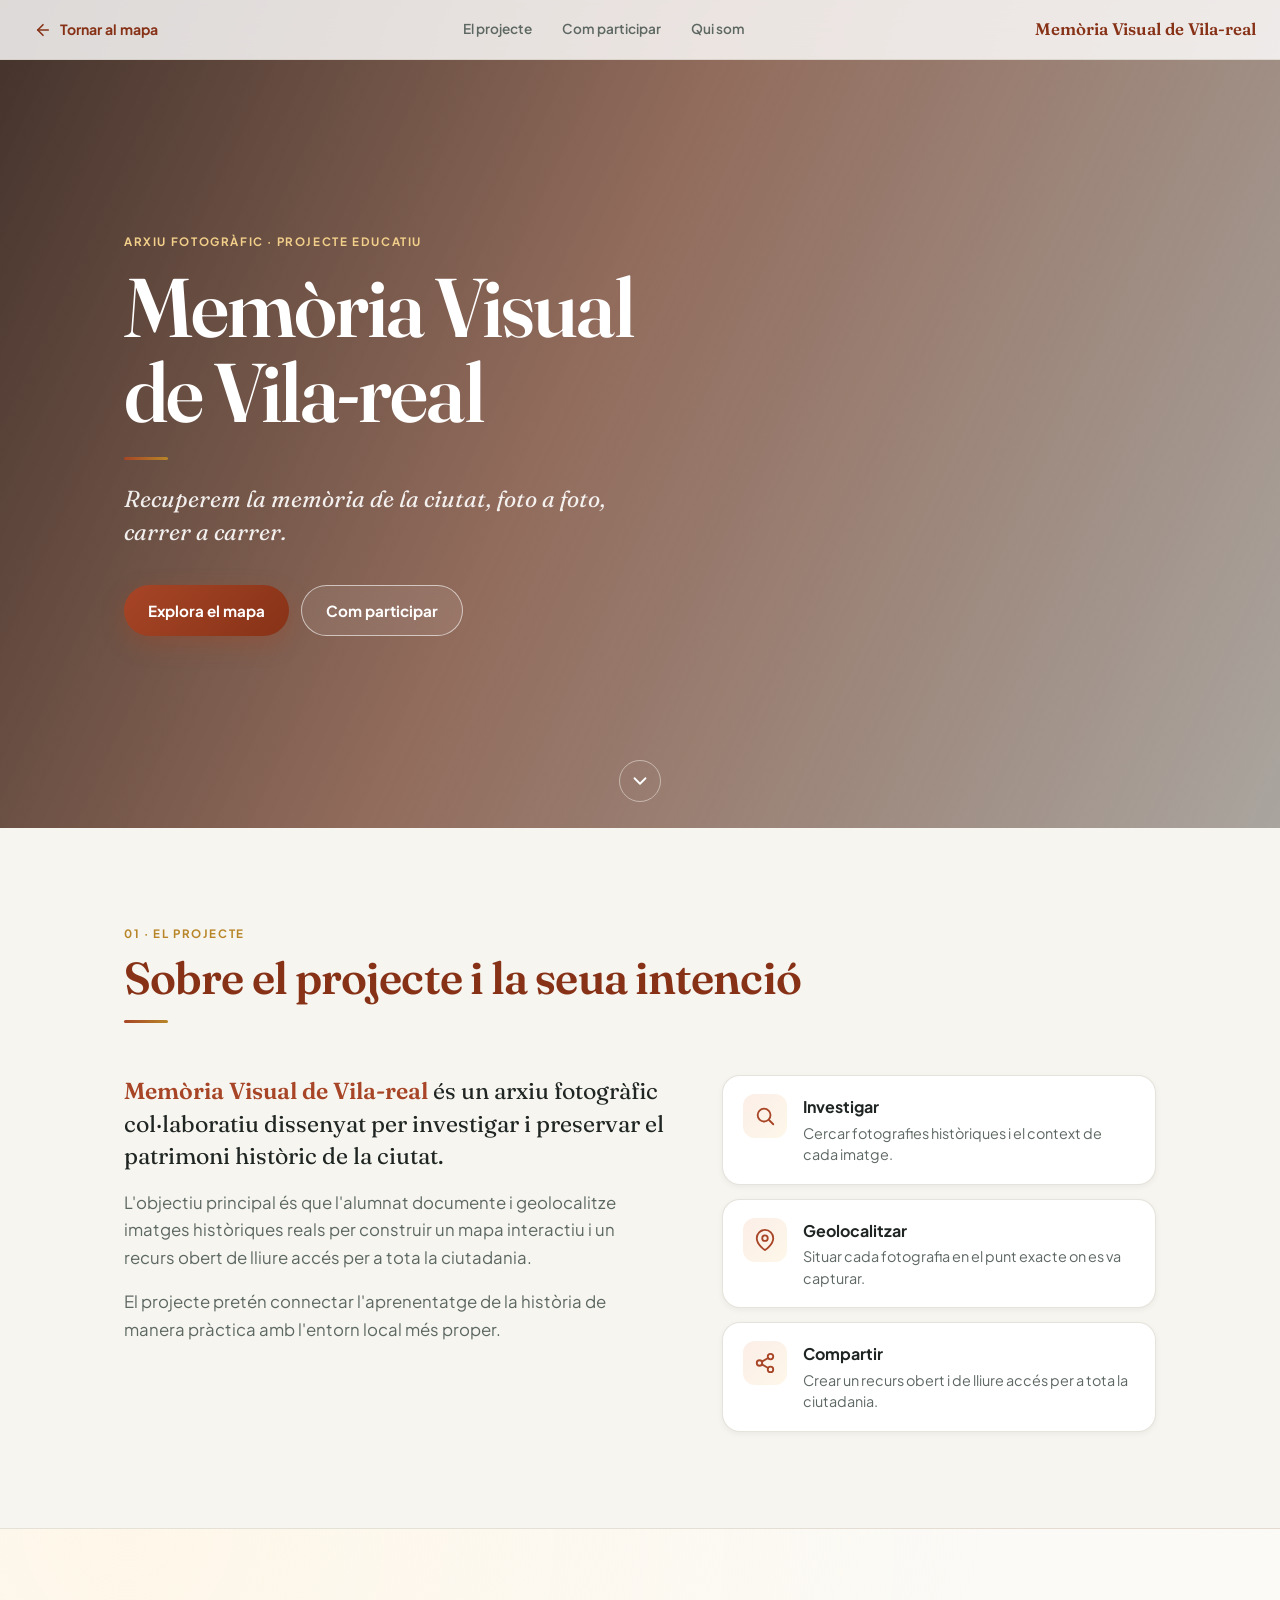
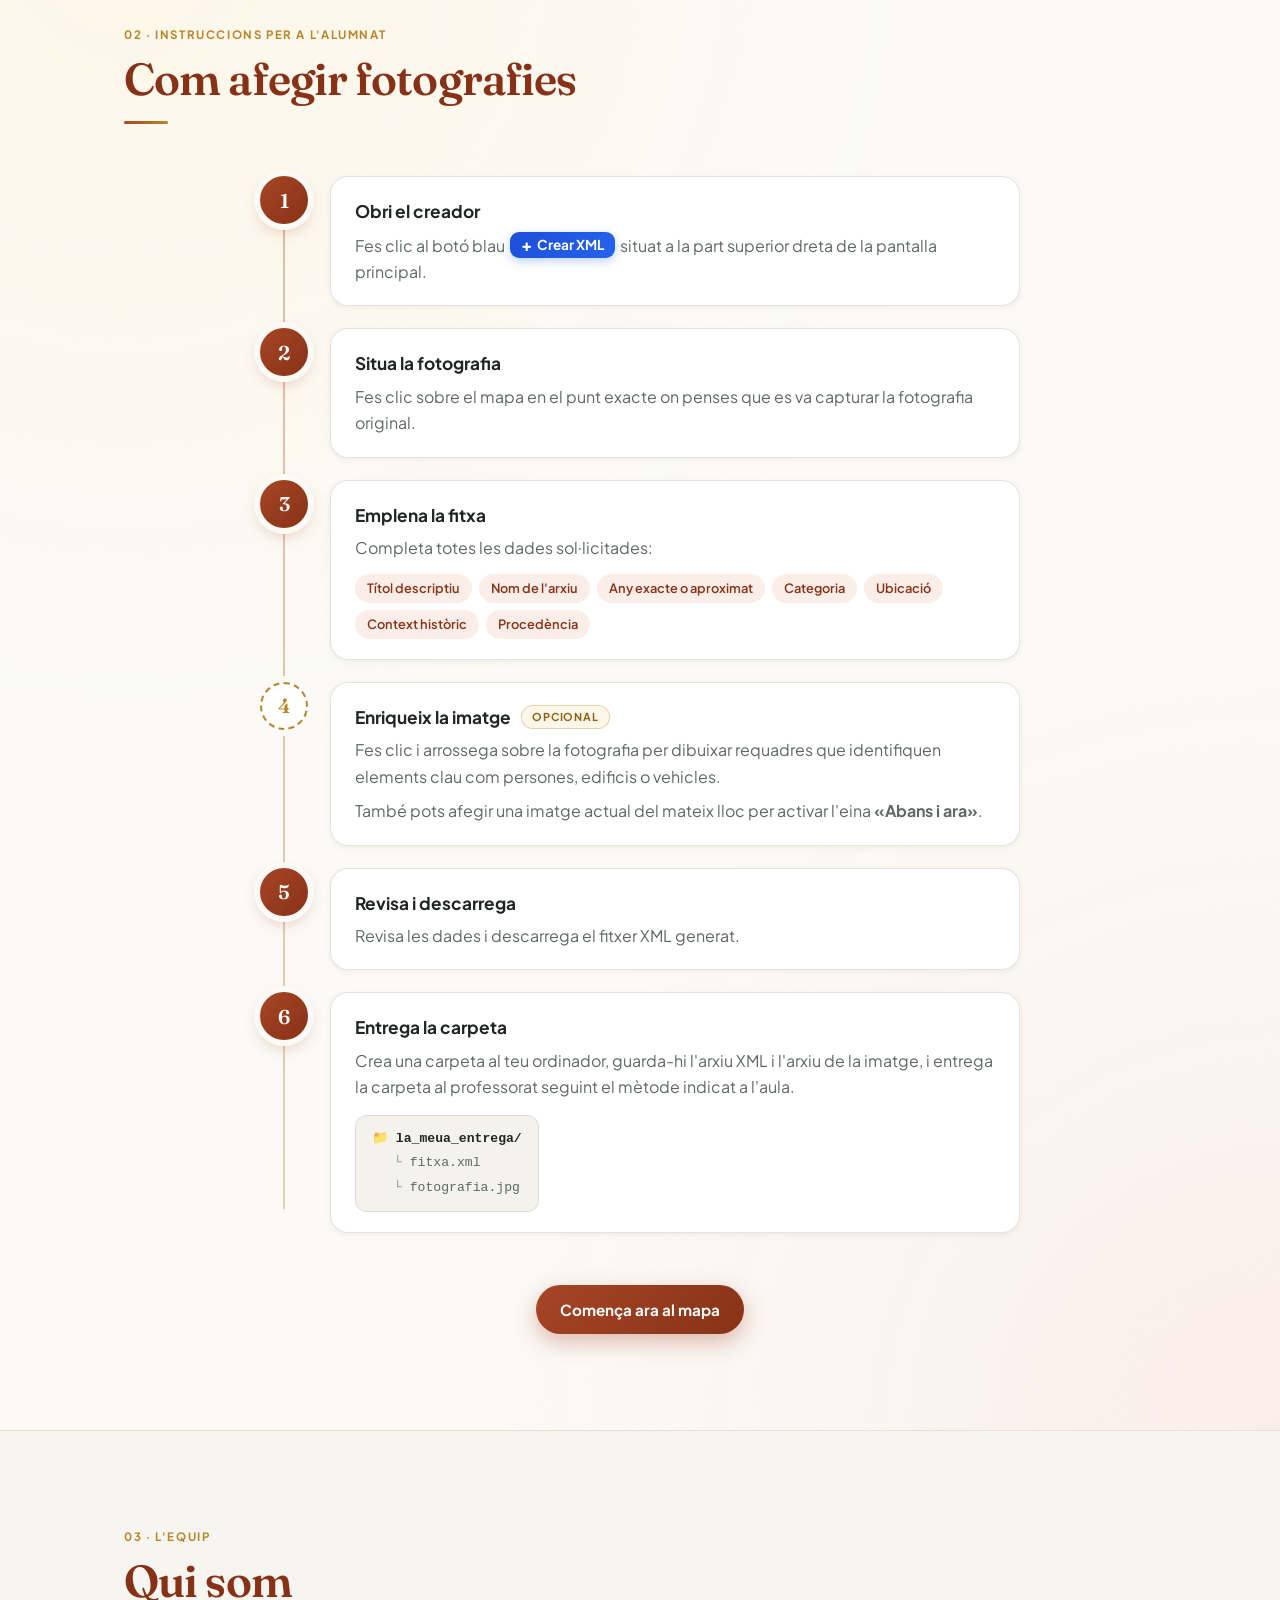
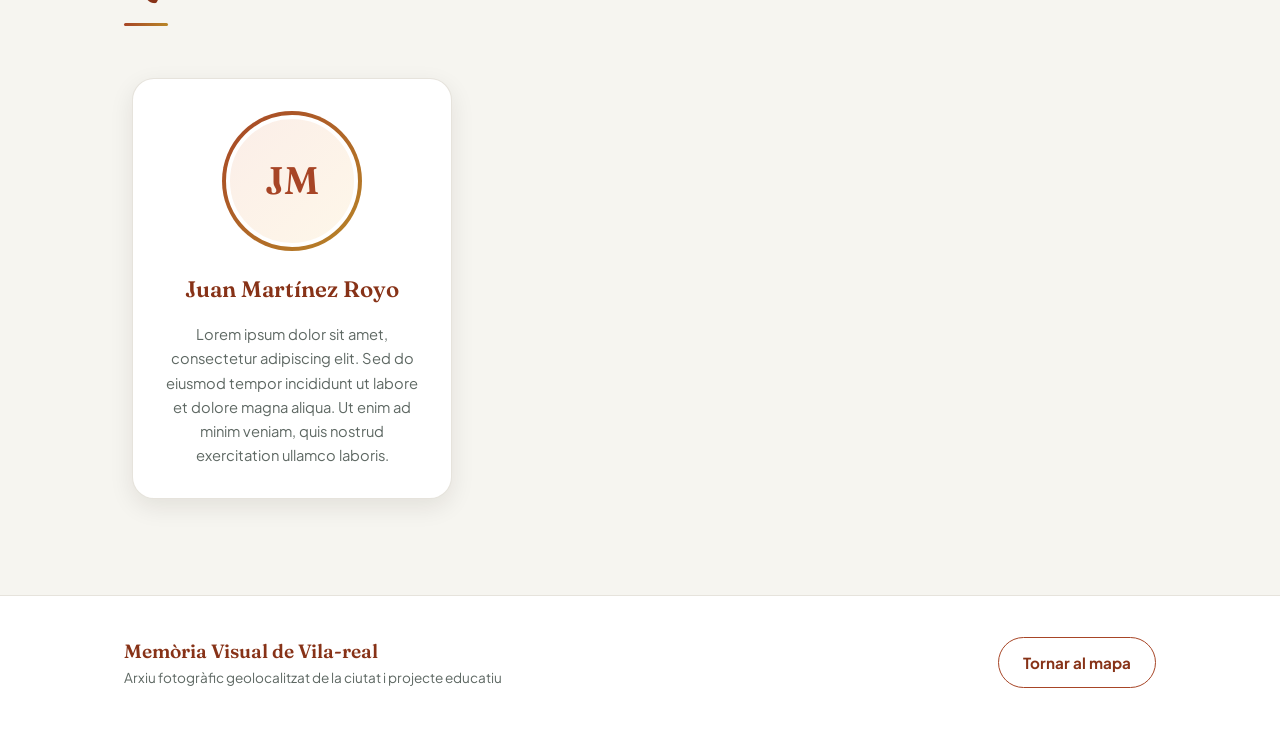
==== projecte.html @ 8e2c0f22 "Inrcorpora pàgina Informació" ====
<!DOCTYPE html>
<html lang="ca">
<head>
  <meta charset="UTF-8" />
  <meta name="viewport" content="width=device-width, initial-scale=1.0" />
  <title>Sobre el projecte | Memòria Visual de Vila-real</title>
  <meta name="description" content="Memòria Visual de Vila-real: arxiu fotogràfic col·laboratiu i projecte educatiu per preservar el patrimoni històric de la ciutat." />

  <link rel="preconnect" href="https://fonts.googleapis.com">
  <link rel="preconnect" href="https://fonts.gstatic.com" crossorigin>
  <link href="https://fonts.googleapis.com/css2?family=Fraunces:ital,opsz,wght@0,9..144,500;0,9..144,600;0,9..144,700;1,9..144,400&family=Plus+Jakarta+Sans:wght@400;500;600;700&display=swap" rel="stylesheet">

  <!-- Variables compartides amb el mapa + estils propis de la pàgina -->
  <link rel="stylesheet" href="style.css" />
  <link rel="stylesheet" href="projecte.css" />
</head>

<body class="page-projecte">

  <!-- Barra superior fixa -->
  <header class="pj-topbar">
    <a href="index.html" class="pj-back">
      <svg viewBox="0 0 24 24" width="18" height="18" fill="none" stroke="currentColor" stroke-width="2.2" stroke-linecap="round" stroke-linejoin="round"><line x1="19" y1="12" x2="5" y2="12"></line><polyline points="12 19 5 12 12 5"></polyline></svg>
      <span>Tornar al mapa</span>
    </a>
    <nav class="pj-nav" aria-label="Seccions de la pàgina">
      <a href="#projecte">El projecte</a>
      <a href="#participa">Com participar</a>
      <a href="#qui-som">Qui som</a>
    </nav>
    <span class="pj-topbar-brand">Memòria Visual de Vila-real</span>
  </header>

  <main>

    <!-- HERO -->
    <section class="pj-hero">
      <div class="pj-hero-bg" aria-hidden="true"></div>
      <div class="pj-hero-content">
        <p class="pj-eyebrow">Arxiu fotogràfic · Projecte educatiu</p>
        <h1 class="pj-hero-title">Memòria Visual<br>de Vila-real</h1>
        <span class="pj-rule" aria-hidden="true"></span>
        <p class="pj-hero-lead">Recuperem la memòria de la ciutat, foto a foto, carrer a carrer.</p>
        <div class="pj-hero-actions">
          <a href="index.html" class="pj-btn pj-btn-primary">Explora el mapa</a>
          <a href="#participa" class="pj-btn pj-btn-ghost">Com participar</a>
        </div>
      </div>
      <a href="#projecte" class="pj-scroll-hint" aria-label="Baixar a la secció següent">
        <svg viewBox="0 0 24 24" width="22" height="22" fill="none" stroke="currentColor" stroke-width="2" stroke-linecap="round" stroke-linejoin="round"><polyline points="6 9 12 15 18 9"></polyline></svg>
      </a>
    </section>

    <!-- SOBRE EL PROJECTE -->
    <section id="projecte" class="pj-section">
      <div class="pj-container">
        <header class="pj-section-head">
          <p class="pj-eyebrow">01 · El projecte</p>
          <h2 class="pj-section-title">Sobre el projecte i la seua intenció</h2>
          <span class="pj-rule" aria-hidden="true"></span>
        </header>

        <div class="pj-about">
          <div class="pj-about-text">
            <p class="pj-lead">
              <strong>Memòria Visual de Vila-real</strong> és un arxiu fotogràfic col·laboratiu dissenyat per investigar i preservar el patrimoni històric de la ciutat.
            </p>
            <p>
              L'objectiu principal és que l'alumnat documente i geolocalitze imatges històriques reals per construir un mapa interactiu i un recurs obert de lliure accés per a tota la ciutadania.
            </p>
            <p>
              El projecte pretén connectar l'aprenentatge de la història de manera pràctica amb l'entorn local més proper.
            </p>
          </div>

          <ul class="pj-pillars">
            <li class="pj-pillar">
              <span class="pj-pillar-icon" aria-hidden="true">
                <svg viewBox="0 0 24 24" width="22" height="22" fill="none" stroke="currentColor" stroke-width="2" stroke-linecap="round" stroke-linejoin="round"><circle cx="11" cy="11" r="7"></circle><line x1="21" y1="21" x2="16.65" y2="16.65"></line></svg>
              </span>
              <div>
                <h3>Investigar</h3>
                <p>Cercar fotografies històriques i el context de cada imatge.</p>
              </div>
            </li>
            <li class="pj-pillar">
              <span class="pj-pillar-icon" aria-hidden="true">
                <svg viewBox="0 0 24 24" width="22" height="22" fill="none" stroke="currentColor" stroke-width="2" stroke-linecap="round" stroke-linejoin="round"><path d="M21 10c0 7-9 13-9 13s-9-6-9-13a9 9 0 0 1 18 0z"></path><circle cx="12" cy="10" r="3"></circle></svg>
              </span>
              <div>
                <h3>Geolocalitzar</h3>
                <p>Situar cada fotografia en el punt exacte on es va capturar.</p>
              </div>
            </li>
            <li class="pj-pillar">
              <span class="pj-pillar-icon" aria-hidden="true">
                <svg viewBox="0 0 24 24" width="22" height="22" fill="none" stroke="currentColor" stroke-width="2" stroke-linecap="round" stroke-linejoin="round"><circle cx="18" cy="5" r="3"></circle><circle cx="6" cy="12" r="3"></circle><circle cx="18" cy="19" r="3"></circle><line x1="8.59" y1="13.51" x2="15.42" y2="17.49"></line><line x1="15.41" y1="6.51" x2="8.59" y2="10.49"></line></svg>
              </span>
              <div>
                <h3>Compartir</h3>
                <p>Crear un recurs obert i de lliure accés per a tota la ciutadania.</p>
              </div>
            </li>
          </ul>
        </div>
      </div>
    </section>

    <!-- COM AFEGIR FOTOGRAFIES -->
    <section id="participa" class="pj-section pj-section-alt">
      <div class="pj-container">
        <header class="pj-section-head">
          <p class="pj-eyebrow">02 · Instruccions per a l'alumnat</p>
          <h2 class="pj-section-title">Com afegir fotografies</h2>
          <span class="pj-rule" aria-hidden="true"></span>
        </header>

        <ol class="pj-steps">
          <li class="pj-step">
            <span class="pj-step-num">1</span>
            <div class="pj-step-card">
              <h3>Obri el creador</h3>
              <p>
                Fes clic al botó blau
                <span class="pj-xml-chip"><span class="pj-xml-plus">+</span> Crear XML</span>
                situat a la part superior dreta de la pantalla principal.
              </p>
            </div>
          </li>
          <li class="pj-step">
            <span class="pj-step-num">2</span>
            <div class="pj-step-card">
              <h3>Situa la fotografia</h3>
              <p>Fes clic sobre el mapa en el punt exacte on penses que es va capturar la fotografia original.</p>
            </div>
          </li>
          <li class="pj-step">
            <span class="pj-step-num">3</span>
            <div class="pj-step-card">
              <h3>Emplena la fitxa</h3>
              <p>Completa totes les dades sol·licitades:</p>
              <ul class="pj-tags">
                <li>Títol descriptiu</li>
                <li>Nom de l'arxiu</li>
                <li>Any exacte o aproximat</li>
                <li>Categoria</li>
                <li>Ubicació</li>
                <li>Context històric</li>
                <li>Procedència</li>
              </ul>
            </div>
          </li>
          <li class="pj-step pj-step-optional">
            <span class="pj-step-num">4</span>
            <div class="pj-step-card">
              <h3>Enriqueix la imatge <span class="pj-badge">Opcional</span></h3>
              <p>Fes clic i arrossega sobre la fotografia per dibuixar requadres que identifiquen elements clau com persones, edificis o vehicles.</p>
              <p>També pots afegir una imatge actual del mateix lloc per activar l'eina <strong>«Abans i ara»</strong>.</p>
            </div>
          </li>
          <li class="pj-step">
            <span class="pj-step-num">5</span>
            <div class="pj-step-card">
              <h3>Revisa i descarrega</h3>
              <p>Revisa les dades i descarrega el fitxer XML generat.</p>
            </div>
          </li>
          <li class="pj-step">
            <span class="pj-step-num">6</span>
            <div class="pj-step-card">
              <h3>Entrega la carpeta</h3>
              <p>Crea una carpeta al teu ordinador, guarda-hi l'arxiu XML i l'arxiu de la imatge, i entrega la carpeta al professorat seguint el mètode indicat a l'aula.</p>
              <div class="pj-folder" aria-hidden="true">
                <span class="pj-folder-name">📁 la_meua_entrega/</span>
                <span class="pj-folder-file">fitxa.xml</span>
                <span class="pj-folder-file">fotografia.jpg</span>
              </div>
            </div>
          </li>
        </ol>

        <div class="pj-cta">
          <a href="index.html" class="pj-btn pj-btn-primary">Comença ara al mapa</a>
        </div>
      </div>
    </section>

    <!-- QUI SOM -->
    <section id="qui-som" class="pj-section">
      <div class="pj-container">
        <header class="pj-section-head">
          <p class="pj-eyebrow">03 · L'equip</p>
          <h2 class="pj-section-title">Qui som</h2>
          <span class="pj-rule" aria-hidden="true"></span>
        </header>

        <!-- Afegir nous col·laboradors duplicant un <article class="pj-person"> -->
        <div class="pj-team">
          <article class="pj-person">
            <figure class="pj-person-photo">
              <!-- Substituir pel retrat: <img src="img/equip/juan.jpg" alt="Juan Martínez Royo"> -->
              <span class="pj-person-placeholder" aria-hidden="true">JM</span>
            </figure>
            <h3 class="pj-person-name">Juan Martínez Royo</h3>
            <p class="pj-person-text">
              Lorem ipsum dolor sit amet, consectetur adipiscing elit. Sed do eiusmod tempor incididunt ut labore et dolore magna aliqua. Ut enim ad minim veniam, quis nostrud exercitation ullamco laboris.
            </p>
          </article>
        </div>
      </div>
    </section>

  </main>

  <footer class="pj-footer">
    <div class="pj-container pj-footer-inner">
      <div>
        <p class="pj-footer-title">Memòria Visual de Vila-real</p>
        <p class="pj-footer-sub">Arxiu fotogràfic geolocalitzat de la ciutat i projecte educatiu</p>
      </div>
      <a href="index.html" class="pj-btn pj-btn-ghost-dark">Tornar al mapa</a>
    </div>
  </footer>

</body>
</html>
---- style.css ----
/* ==========================================================================
   MEMÒRIA VISUAL DE VILA-REAL - DESIGN SYSTEM & STYLESHEET
   ========================================================================== */

:root {
  /* Paleta cromàtica editorial & patrimonial */
  --color-primary: #a74526;        /* Terracota valencià */
  --color-primary-dark: #873217;
  --color-primary-light: #fbeee8;
  --color-accent-gold: #b88628;    /* Ocre daurat d'arxiu */
  --color-accent-gold-light: #fef7e9;
  
  --color-bg-base: #f6f5f0;        /* To pergamí suau */
  --color-bg-surface: rgba(255, 255, 255, 0.94);
  --color-bg-glass: rgba(255, 255, 255, 0.82);
  --color-border-glass: rgba(200, 192, 178, 0.45);
  
  --color-text-main: #1f2522;
  --color-text-muted: #5e6863;
  --color-text-light: #8a948e;

  /* Tipografies */
  --font-display: 'Fraunces', Georgia, serif;
  --font-sans: 'Plus Jakarta Sans', system-ui, -apple-system, sans-serif;

  /* Ombres i elevació */
  --shadow-sm: 0 2px 6px rgba(0, 0, 0, 0.05);
  --shadow-md: 0 8px 24px rgba(35, 25, 15, 0.09);
  --shadow-lg: 0 16px 36px rgba(25, 20, 15, 0.14);
  --shadow-popup: 0 20px 40px rgba(0, 0, 0, 0.22);

  /* Transicions suaus */
  --transition-fast: 0.18s cubic-bezier(0.16, 1, 0.3, 1);
  --transition-normal: 0.32s cubic-bezier(0.16, 1, 0.3, 1);
}

/* Reset bàsic */
*, *::before, *::after {
  box-sizing: border-box;
  margin: 0;
  padding: 0;
}

html, body {
  width: 100%;
  height: 100%;
  overflow: hidden;
  font-family: var(--font-sans);
  color: var(--color-text-main);
  background-color: var(--color-bg-base);
  -webkit-font-smoothing: antialiased;
}

/* Contenidor de l'app */
#app-container {
  position: relative;
  width: 100vw;
  height: 100vh;
  display: flex;
  flex-direction: column;
}

.sr-only {
  position: absolute;
  width: 1px;
  height: 1px;
  padding: 0;
  margin: -1px;
  overflow: hidden;
  clip: rect(0, 0, 0, 0);
  border: 0;
}

/* ==========================================================================
   CONTROLS SUPERIORS FLOTANTS (BLOC D'IDENTITAT + PANELL DE CONTROL)
   ========================================================================== */
#top-ui {
  position: absolute;
  top: 14px;
  left: 16px;
  right: 16px;
  z-index: 1000;
  display: flex;
  justify-content: space-between;
  align-items: flex-start;
  gap: 16px;
  pointer-events: none; /* El mapa rep els clics entre els blocs */
}

#top-ui > * {
  pointer-events: auto;
}

.floating-card {
  background: var(--color-bg-glass);
  backdrop-filter: blur(14px);
  -webkit-backdrop-filter: blur(14px);
  border: 1px solid var(--color-border-glass);
  border-radius: 16px;
  box-shadow: var(--shadow-md);
}

/* --- Bloc d'identitat --- */
#brand-block {
  max-width: 360px;
  padding: 14px 22px 14px 20px;
}

.brand-title {
  font-family: var(--font-display);
  font-size: 1.42rem;
  font-weight: 600;
  line-height: 1.1;
  color: var(--color-primary-dark);
  letter-spacing: -0.015em;
}

.brand-rule {
  display: block;
  width: 34px;
  height: 2px;
  margin: 9px 0 8px;
  border-radius: 2px;
  background: linear-gradient(90deg, var(--color-primary), var(--color-accent-gold));
}

.brand-subtitle {
  font-size: 0.66rem;
  font-weight: 600;
  line-height: 1.5;
  letter-spacing: 0.11em;
  text-transform: uppercase;
  color: var(--color-text-muted);
}

/* Enllaç a la pàgina "Sobre el projecte" */
.brand-info-link {
  display: inline-flex;
  align-items: center;
  gap: 6px;
  margin-top: 10px;
  padding: 5px 12px 5px 9px;
  border-radius: 999px;
  font-size: 0.78rem;
  font-weight: 700;
  text-decoration: none;
  color: var(--color-primary-dark);
  background: var(--color-primary-light);
  border: 1px solid rgba(167, 69, 38, 0.18);
  transition: background var(--transition-fast), color var(--transition-fast), box-shadow var(--transition-fast);
}

.brand-info-link:hover {
  color: #fff;
  background: var(--color-primary);
  box-shadow: 0 4px 12px rgba(167, 69, 38, 0.3);
}

.brand-info-arrow {
  transition: transform var(--transition-fast);
}

.brand-info-link:hover .brand-info-arrow {
  transform: translateX(3px);
}

/* --- Panell de control (tres files) --- */
#control-panel {
  width: 480px;
  max-width: 100%;
  padding: 10px 12px;
  display: flex;
  flex-direction: column;
  gap: 8px;
}

.panel-row {
  display: flex;
  align-items: center;
  gap: 10px;
  min-height: 34px;
}

.panel-row-top {
  padding-bottom: 8px;
  border-bottom: 1px solid rgba(0, 0, 0, 0.07);
}

/* Indicador de recompte de fotografies */
.stats-badge {
  display: inline-flex;
  align-items: center;
  gap: 8px;
  margin-right: auto;
  padding: 0 4px;
  font-size: 0.8rem;
  font-weight: 600;
  color: var(--color-text-muted);
  white-space: nowrap;
  font-variant-numeric: tabular-nums;
}

.pulse-dot {
  width: 7px;
  height: 7px;
  background: var(--color-primary);
  border-radius: 50%;
  animation: pulse-glow 2s infinite ease-in-out;
}

@keyframes pulse-glow {
  0%, 100% { opacity: 0.5; transform: scale(0.9); }
  50% { opacity: 1; transform: scale(1.15); }
}

/* Commutador de vistes [Mapa] / [Galeria] */
.view-toggle {
  display: flex;
  background: rgba(0, 0, 0, 0.06);
  padding: 3px;
  border-radius: 10px;
  gap: 2px;
}

.toggle-btn {
  display: flex;
  align-items: center;
  gap: 6px;
  border: none;
  background: transparent;
  padding: 5px 12px;
  font-family: inherit;
  font-size: 0.82rem;
  font-weight: 600;
  color: var(--color-text-muted);
  border-radius: 8px;
  cursor: pointer;
  transition: all var(--transition-fast);
}

.toggle-btn:hover {
  color: var(--color-text-main);
}

.toggle-btn.active {
  background: #fff;
  color: var(--color-primary-dark);
  box-shadow: 0 2px 6px rgba(0, 0, 0, 0.1);
}

/* Botó de filtres (només visible en mòbil) */
.btn-toggle-filters {
  display: none;
  position: relative;
  align-items: center;
  gap: 6px;
  height: 34px;
  padding: 0 12px;
  border: 1px solid rgba(0, 0, 0, 0.12);
  border-radius: 10px;
  background: rgba(255, 255, 255, 0.95);
  font-family: inherit;
  font-size: 0.82rem;
  font-weight: 600;
  color: var(--color-text-muted);
  cursor: pointer;
}

.btn-toggle-filters[aria-expanded="true"] {
  color: var(--color-primary-dark);
  border-color: var(--color-primary);
}

.filters-active-dot {
  display: none;
  position: absolute;
  top: -3px;
  right: -3px;
  width: 9px;
  height: 9px;
  border-radius: 50%;
  background: var(--color-primary);
  border: 2px solid #fff;
}

.btn-toggle-filters.has-active .filters-active-dot {
  display: block;
}

/* Caixa de cerca */
.search-box {
  position: relative;
  width: 100%;
  display: flex;
  align-items: center;
}

.search-box input {
  width: 100%;
  height: 34px;
  padding: 0 32px 0 34px;
  border: 1px solid rgba(0, 0, 0, 0.12);
  border-radius: 10px;
  background: rgba(255, 255, 255, 0.95);
  font-family: inherit;
  font-size: 0.86rem;
  color: var(--color-text-main);
  outline: none;
  transition: border-color var(--transition-fast), box-shadow var(--transition-fast);
}

.search-box input:focus {
  border-color: var(--color-primary);
  box-shadow: 0 0 0 3px rgba(167, 69, 38, 0.15);
}

.search-icon {
  position: absolute;
  left: 11px;
  color: var(--color-text-light);
  pointer-events: none;
}

.clear-btn {
  position: absolute;
  right: 8px;
  background: transparent;
  border: none;
  font-size: 1.1rem;
  color: var(--color-text-muted);
  cursor: pointer;
  padding: 2px 6px;
  border-radius: 4px;
}

/* Selector de categories */
#categoriaSelect {
  flex: 0 0 172px;
  width: 172px;
  height: 34px;
  padding: 0 8px;
  border: 1px solid rgba(0, 0, 0, 0.12);
  border-radius: 10px;
  background: rgba(255, 255, 255, 0.95);
  font-family: inherit;
  font-size: 0.82rem;
  color: var(--color-text-main);
  outline: none;
  cursor: pointer;
  text-overflow: ellipsis;
  transition: border-color var(--transition-fast);
}

#categoriaSelect:focus {
  border-color: var(--color-primary);
}

/* Període: any mínim — slider — any màxim */
.timeline-inline {
  flex: 1 1 auto;
  min-width: 0;
  display: flex;
  align-items: center;
  gap: 12px;
}

.year-value {
  flex: 0 0 auto;
  font-size: 0.8rem;
  font-weight: 700;
  color: var(--color-primary);
  font-variant-numeric: tabular-nums;
}

#slider-range {
  flex: 1 1 auto;
  min-width: 60px;
  height: 6px;
  border: 1px solid rgba(0, 0, 0, 0.12);
  background: #e5e0d4;
  border-radius: 4px;
  box-shadow: inset 0 1px 2px rgba(0, 0, 0, 0.1);
  position: relative;
}

.noUi-connect {
  background: linear-gradient(90deg, var(--color-primary), var(--color-accent-gold));
  border-radius: 4px;
}

.noUi-horizontal .noUi-handle {
  width: 16px;
  height: 16px;
  right: -8px;
  top: -6px;
  border-radius: 50%;
  background: #ffffff;
  border: 3px solid var(--color-primary);
  box-shadow: 0 2px 6px rgba(0, 0, 0, 0.3);
  cursor: grab;
  outline: none;
  transition: transform 0.15s ease, border-color 0.15s ease;
}

.noUi-handle::before, .noUi-handle::after {
  display: none;
}

.noUi-handle:hover {
  transform: scale(1.15);
  border-color: var(--color-primary-dark);
}

.noUi-handle:active {
  cursor: grabbing;
  transform: scale(1.2);
}

/* Botó reset: només visible si hi ha algun filtre actiu (manté l'espai) */
.reset-button {
  flex: 0 0 30px;
  width: 30px;
  height: 30px;
  display: flex;
  align-items: center;
  justify-content: center;
  background: transparent;
  border: 1px solid transparent;
  border-radius: 8px;
  color: var(--color-text-muted);
  cursor: pointer;
  opacity: 0;
  visibility: hidden;
  transition: opacity var(--transition-fast), color var(--transition-fast), border-color var(--transition-fast), background var(--transition-fast);
}

.reset-button.is-visible {
  opacity: 1;
  visibility: visible;
}

.reset-button:hover {
  background: rgba(0, 0, 0, 0.04);
  color: var(--color-primary);
  border-color: var(--color-primary);
}

/* ==========================================================================
   ÀREA PRINCIPAL I VISTES (MAPA & GALERIA)
   ========================================================================== */
#main-content {
  position: relative;
  width: 100%;
  height: 100%;
  flex: 1;
}

.view-panel {
  display: none;
  width: 100%;
  height: 100%;
}

.view-panel.active {
  display: block;
}

/* MAPA */
#map {
  width: 100%;
  height: 100%;
  z-index: 1;
}

/* Selector d'estils de capa del mapa */
.map-layer-selector {
  position: absolute;
  bottom: 24px;
  left: 20px;
  z-index: 990;
  display: flex;
  background: var(--color-bg-glass);
  backdrop-filter: blur(12px);
  border: 1px solid var(--color-border-glass);
  padding: 4px;
  border-radius: 14px;
  box-shadow: var(--shadow-md);
  gap: 4px;
}

.layer-pill {
  border: none;
  background: transparent;
  padding: 6px 12px;
  font-size: 0.78rem;
  font-weight: 600;
  color: var(--color-text-muted);
  border-radius: 9px;
  cursor: pointer;
  transition: all var(--transition-fast);
}

.layer-pill:hover {
  color: var(--color-text-main);
}

.layer-pill.active {
  background: var(--color-primary);
  color: #fff;
  box-shadow: 0 2px 6px rgba(167, 69, 38, 0.35);
}

/* ==========================================================================
   MARCADORS PERSONALITZATS DE LEAFLET & CLUSTERS
   ========================================================================== */
/* Pin fotogràfic interactiu */
.custom-photo-pin {
  background: transparent;
  border: none;
}

.pin-bubble {
  position: relative;
  width: 48px;
  height: 48px;
  border-radius: 50%;
  border: 3px solid #fff;
  box-shadow: 0 6px 14px rgba(0, 0, 0, 0.3);
  overflow: hidden;
  cursor: pointer;
  transition: transform 0.22s cubic-bezier(0.175, 0.885, 0.32, 1.275), box-shadow 0.2s ease;
  background-color: #222;
}

.pin-bubble img {
  width: 100%;
  height: 100%;
  object-fit: cover;
  filter: contrast(1.05) sepia(0.2);
  transition: filter 0.2s ease;
}

.pin-year-tag {
  position: absolute;
  bottom: -2px;
  left: 50%;
  transform: translateX(-50%);
  background: var(--color-primary);
  color: #fff;
  font-size: 0.65rem;
  font-weight: 700;
  padding: 1px 5px;
  border-radius: 8px;
  border: 1.5px solid #fff;
  box-shadow: 0 2px 4px rgba(0, 0, 0, 0.25);
  white-space: nowrap;
}

.custom-photo-pin:hover .pin-bubble {
  transform: scale(1.22);
  border-color: var(--color-accent-gold);
  box-shadow: 0 10px 20px rgba(0, 0, 0, 0.4);
  z-index: 999;
}

.custom-photo-pin:hover .pin-bubble img {
  filter: contrast(1.1) sepia(0);
}

/* Clusters estilitzats de MarkerCluster */
.marker-cluster-custom {
  background: rgba(167, 69, 38, 0.25);
  border-radius: 50%;
  padding: 5px;
  display: flex;
  align-items: center;
  justify-content: center;
}

.cluster-inner {
  width: 40px;
  height: 40px;
  background: linear-gradient(135deg, var(--color-primary), var(--color-accent-gold));
  border: 2px solid #fff;
  border-radius: 50%;
  display: flex;
  align-items: center;
  justify-content: center;
  color: #fff;
  font-size: 0.9rem;
  font-weight: 700;
  box-shadow: 0 4px 12px rgba(167, 69, 38, 0.45);
}

/* ==========================================================================
   VISTA GALERIA (GRID DE FITXES)
   ========================================================================== */
#gallery-view {
  overflow-y: auto;
  background: var(--color-bg-base);
  /* Espai per als controls flotants: --top-ui-height el calcula script.js */
  padding: calc(var(--top-ui-height, 180px) + 28px) 24px 40px 24px;
}

.gallery-container {
  max-width: 1400px;
  margin: 0 auto;
}

.gallery-grid {
  display: grid;
  grid-template-columns: repeat(auto-fill, minmax(290px, 1fr));
  gap: 22px;
}

.gallery-card {
  background: #fff;
  border-radius: 14px;
  border: 1px solid rgba(0, 0, 0, 0.07);
  box-shadow: var(--shadow-sm);
  overflow: hidden;
  display: flex;
  flex-direction: column;
  transition: transform var(--transition-fast), box-shadow var(--transition-fast);
  cursor: pointer;
}

.gallery-card:hover {
  transform: translateY(-5px);
  box-shadow: var(--shadow-lg);
  border-color: rgba(167, 69, 38, 0.2);
}

.card-img-wrapper {
  position: relative;
  width: 100%;
  aspect-ratio: 4 / 3;
  overflow: hidden;
  background-color: #2b2b2b;
}

.card-img-wrapper img {
  width: 100%;
  height: 100%;
  object-fit: cover;
  transition: transform 0.4s ease;
}

.gallery-card:hover .card-img-wrapper img {
  transform: scale(1.05);
}

.card-year-badge {
  position: absolute;
  top: 10px;
  left: 10px;
  background: rgba(20, 24, 22, 0.85);
  backdrop-filter: blur(6px);
  color: #fff;
  font-size: 0.76rem;
  font-weight: 700;
  padding: 4px 8px;
  border-radius: 6px;
  letter-spacing: 0.02em;
}

.card-cat-badge {
  position: absolute;
  top: 10px;
  right: 10px;
  background: var(--color-primary-light);
  color: var(--color-primary-dark);
  font-size: 0.72rem;
  font-weight: 700;
  padding: 4px 8px;
  border-radius: 6px;
  text-transform: capitalize;
}

.card-content {
  padding: 16px;
  display: flex;
  flex-direction: column;
  flex: 1;
}

.card-title {
  font-family: var(--font-display);
  font-size: 1.08rem;
  font-weight: 700;
  color: var(--color-text-main);
  line-height: 1.3;
  margin-bottom: 6px;
}

.card-location {
  display: flex;
  align-items: center;
  gap: 5px;
  font-size: 0.78rem;
  color: var(--color-text-muted);
  margin-bottom: 10px;
}

.card-desc {
  font-size: 0.82rem;
  color: var(--color-text-muted);
  line-height: 1.5;
  margin-bottom: 14px;
  display: -webkit-box;
  -webkit-line-clamp: 2;
  -webkit-box-orient: vertical;
  overflow: hidden;
}

.card-footer {
  margin-top: auto;
  padding-top: 10px;
  border-top: 1px solid rgba(0, 0, 0, 0.06);
  display: flex;
  justify-content: space-between;
  align-items: center;
}

.card-student {
  font-size: 0.74rem;
  color: var(--color-text-light);
}

.btn-card-view {
  background: transparent;
  border: none;
  font-size: 0.78rem;
  font-weight: 700;
  color: var(--color-primary);
  display: flex;
  align-items: center;
  gap: 4px;
  cursor: pointer;
}

.btn-card-view:hover {
  color: var(--color-primary-dark);
  text-decoration: underline;
}

/* Estat buit de la galeria */
.empty-state {
  text-align: center;
  padding: 80px 20px;
  color: var(--color-text-muted);
}
.empty-state svg {
  margin-bottom: 16px;
  stroke: var(--color-text-light);
}
.empty-state h3 {
  font-size: 1.25rem;
  margin-bottom: 6px;
}

/* ==========================================================================
   PANELL LATERAL (FITXA DE LA FOTOGRAFIA)
   ========================================================================== */
.sidepanel {
  position: absolute;
  top: 0;
  right: -480px;
  width: 440px;
  max-width: 90vw;
  height: 100%;
  background: var(--color-bg-surface);
  backdrop-filter: blur(20px);
  border-left: 1px solid var(--color-border-glass);
  box-shadow: var(--shadow-popup);
  z-index: 1050;
  display: flex;
  flex-direction: column;
  transition: right 0.38s cubic-bezier(0.16, 1, 0.3, 1);
  overflow: hidden;
}

.sidepanel.open {
  right: 0;
}

.sidepanel-header {
  display: flex;
  justify-content: space-between;
  align-items: center;
  padding: 16px 20px;
  border-bottom: 1px solid rgba(0, 0, 0, 0.06);
}

.sidepanel-badge-row {
  display: flex;
  gap: 8px;
}

.badge {
  font-size: 0.76rem;
  font-weight: 700;
  padding: 4px 10px;
  border-radius: 6px;
}

.badge-year {
  background: #1f2522;
  color: #fff;
}

.badge-category {
  background: var(--color-primary-light);
  color: var(--color-primary-dark);
  text-transform: capitalize;
}

.btn-close {
  background: rgba(0, 0, 0, 0.05);
  border: none;
  width: 32px;
  height: 32px;
  border-radius: 50%;
  font-size: 1.4rem;
  display: flex;
  align-items: center;
  justify-content: center;
  color: var(--color-text-muted);
  cursor: pointer;
  transition: all var(--transition-fast);
}

.btn-close:hover {
  background: rgba(0, 0, 0, 0.1);
  color: var(--color-text-main);
}

.sidepanel-body {
  padding: 20px;
  overflow-y: auto;
  display: flex;
  flex-direction: column;
  gap: 20px;
}

/* Hero Image amb botó ampliar */
.sidepanel-hero-image {
  position: relative;
  width: 100%;
  border-radius: 12px;
  overflow: hidden;
  box-shadow: var(--shadow-md);
  background-color: #222;
  flex-shrink: 0; /* Evita que el panell (flex) l'aplane quan la fitxa té molt de contingut */
}

/* Imatge sencera (sense retallar), també si és vertical */
.sidepanel-hero-image img {
  width: 100%;
  height: auto;
  max-height: 55vh;
  object-fit: contain;
  display: block;
}

.floating-zoom-btn {
  position: absolute;
  bottom: 12px;
  right: 12px;
  background: rgba(18, 22, 20, 0.78);
  backdrop-filter: blur(8px);
  border: 1px solid rgba(255, 255, 255, 0.25);
  color: #fff;
  padding: 6px 14px;
  border-radius: 20px;
  font-size: 0.8rem;
  font-weight: 600;
  display: flex;
  align-items: center;
  gap: 6px;
  cursor: pointer;
  transition: all var(--transition-fast);
}

.floating-zoom-btn:hover {
  background: rgba(167, 69, 38, 0.95);
  transform: scale(1.05);
}

.sidepanel-title {
  font-family: var(--font-display);
  font-size: 1.45rem;
  font-weight: 700;
  line-height: 1.25;
  color: var(--color-text-main);
}

/* Secció d'Ubicació */
.location-box {
  background: rgba(0, 0, 0, 0.03);
  border: 1px solid rgba(0, 0, 0, 0.06);
  padding: 12px 14px;
  border-radius: 10px;
  display: flex;
  justify-content: space-between;
  align-items: center;
  gap: 12px;
}

.meta-item {
  display: flex;
  align-items: flex-start;
  gap: 10px;
}

.meta-item svg {
  color: var(--color-primary);
  margin-top: 2px;
  flex-shrink: 0;
}

.meta-text strong {
  display: block;
  font-size: 0.9rem;
  color: var(--color-text-main);
}

.meta-text .sub-text {
  font-size: 0.78rem;
  color: var(--color-text-muted);
}

.btn-streetview {
  background: #fff;
  border: 1px solid rgba(0, 0, 0, 0.12);
  color: var(--color-primary);
  font-size: 0.75rem;
  font-weight: 700;
  padding: 6px 10px;
  border-radius: 8px;
  text-decoration: none;
  white-space: nowrap;
  transition: all var(--transition-fast);
}

.btn-streetview:hover {
  background: var(--color-primary-light);
  border-color: var(--color-primary);
}

/* Seccions generals de la fitxa */
.meta-section {
  display: flex;
  flex-direction: column;
  gap: 8px;
}

.section-title {
  font-size: 0.8rem;
  text-transform: uppercase;
  letter-spacing: 0.05em;
  font-weight: 700;
  color: var(--color-text-light);
}

.description-text {
  font-size: 0.92rem;
  line-height: 1.6;
  color: var(--color-text-muted);
}

/* Etiquetes i Personatges (Tags Clusters) */
.tags-cluster {
  display: flex;
  flex-wrap: wrap;
  gap: 6px;
}

.tag-pill {
  background: rgba(0, 0, 0, 0.05);
  color: var(--color-text-main);
  font-size: 0.78rem;
  font-weight: 600;
  padding: 4px 10px;
  border-radius: 16px;
  cursor: pointer;
  transition: all var(--transition-fast);
}

.tag-pill:hover {
  background: var(--color-accent-gold-light);
  color: var(--color-accent-gold);
}

.people-pill {
  background: #f1f6f3;
  color: #275239;
  border: 1px solid rgba(39, 82, 57, 0.15);
}

.people-pill:hover {
  background: #e2ede5;
}

/* Targeta Educativa i Donació */
.education-card {
  background: var(--color-primary-light);
  border: 1px dashed rgba(167, 69, 38, 0.35);
  border-radius: 10px;
  padding: 14px;
  gap: 8px;
}

.edu-item {
  display: flex;
  justify-content: space-between;
  font-size: 0.82rem;
}

.edu-label {
  color: var(--color-primary-dark);
  font-weight: 600;
}

.education-card strong, .education-card span:last-child {
  color: var(--color-text-main);
}

/* ==========================================================================
   MODAL VISOR INMERSIV A PANTALLA COMPLETA
   ========================================================================== */
.modal {
  display: none;
  position: fixed;
  inset: 0;
  z-index: 2000;
  align-items: center;
  justify-content: center;
}

.modal.active {
  display: flex;
}

.modal-backdrop {
  position: absolute;
  inset: 0;
  background: rgba(12, 16, 14, 0.88);
  backdrop-filter: blur(12px);
  -webkit-backdrop-filter: blur(12px);
}

.modal-wrapper {
  position: relative;
  z-index: 2010;
  max-width: 92vw;
  max-height: 92vh;
  display: flex;
  flex-direction: column;
  align-items: center;
}

.modal-close-btn {
  position: absolute;
  top: -46px;
  right: 0;
  background: rgba(255, 255, 255, 0.15);
  border: none;
  color: #fff;
  font-size: 2rem;
  width: 40px;
  height: 40px;
  border-radius: 50%;
  cursor: pointer;
  display: flex;
  align-items: center;
  justify-content: center;
  transition: background var(--transition-fast);
}

.modal-close-btn:hover {
  background: rgba(255, 255, 255, 0.3);
}

.modal-figure {
  display: flex;
  flex-direction: column;
  align-items: center;
}

#modal-image {
  max-width: 90vw;
  max-height: 80vh;
  border-radius: 8px;
  box-shadow: 0 20px 60px rgba(0, 0, 0, 0.6);
  object-fit: contain;
}

.modal-caption {
  margin-top: 14px;
  text-align: center;
  color: #fff;
}

#modal-caption-title {
  font-family: var(--font-display);
  font-size: 1.2rem;
  font-weight: 600;
}

#modal-caption-year {
  font-size: 0.85rem;
  color: rgba(255, 255, 255, 0.7);
}

/* ==========================================================================
   ADAPTATIVITAT RESPONSIVE (MÒBIL I TABLET)
   ========================================================================== */
/* Quan els dos blocs no caben un al costat de l'altre, s'apilen */
@media (max-width: 900px) {
  #top-ui {
    top: 10px;
    left: 10px;
    right: 10px;
    flex-direction: column;
    align-items: stretch;
    gap: 8px;
  }

  #brand-block {
    max-width: none;
    padding: 10px 16px;
    display: flex;
    align-items: baseline;
    flex-wrap: wrap;
    column-gap: 12px;
  }

  .brand-title {
    font-size: 1.15rem;
  }

  .brand-rule {
    display: none;
  }

  .brand-info-link {
    align-self: center;
    margin: 0 0 0 auto;
  }

  #control-panel {
    width: auto;
  }
}

@media (max-width: 960px) {
  .sidepanel {
    width: 100%;
    max-width: 100%;
    right: -100%;
    height: 75vh;
    top: auto;
    bottom: 0;
    border-radius: 20px 20px 0 0;
    transition: bottom 0.38s cubic-bezier(0.16, 1, 0.3, 1);
  }

  .sidepanel.open {
    right: 0;
    bottom: 0;
  }

  .panel-overlay.active {
    position: fixed;
    inset: 0;
    background: rgba(0, 0, 0, 0.4);
    z-index: 1040;
  }
}

/* Mòbil: els filtres es despleguen amb el botó "Filtres" */
@media (max-width: 600px) {
  .brand-subtitle {
    display: none;
  }

  #control-panel {
    padding: 8px 10px;
  }

  .panel-row {
    gap: 8px;
  }

  .stats-label {
    display: none;
  }

  .toggle-btn {
    padding: 5px 9px;
  }

  .btn-label-text {
    display: none;
  }

  .btn-create-xml {
    padding: 6px 10px;
  }

  .btn-toggle-filters {
    display: inline-flex;
  }

  #filters-row {
    display: none;
    flex-wrap: wrap;
  }

  #control-panel.filters-open #filters-row {
    display: flex;
  }

  #categoriaSelect {
    flex: 1 1 100%;
    width: 100%;
  }

  .timeline-inline {
    flex: 1 1 0;
  }
}

/* Mòbil molt estret: el commutador de vista només amb icones */
@media (max-width: 400px) {
  .brand-info-text {
    display: none;
  }

  .brand-info-link {
    padding: 5px 9px;
  }

  .toggle-btn span {
    display: none;
  }
}

/* ==========================================================================
   BOTÓ D'ACCÉS AL CREADOR XML (BLAU AMB + I CÀMERA)
   ========================================================================== */
.btn-create-xml {
  display: inline-flex;
  align-items: center;
  gap: 7px;
  background: linear-gradient(135deg, #1d4ed8, #2563eb);
  color: #ffffff;
  border: none;
  padding: 7px 15px;
  border-radius: 12px;
  font-family: var(--font-sans);
  font-size: 0.85rem;
  font-weight: 700;
  cursor: pointer;
  box-shadow: 0 4px 14px rgba(37, 99, 235, 0.35);
  transition: all var(--transition-fast);
  white-space: nowrap;
}

.btn-create-xml:hover {
  background: linear-gradient(135deg, #1e40af, #1d4ed8);
  transform: translateY(-1px);
  box-shadow: 0 6px 18px rgba(37, 99, 235, 0.45);
}

.btn-create-xml:active {
  transform: translateY(0);
}

.btn-plus-symbol {
  font-size: 1.2rem;
  font-weight: 800;
  line-height: 1;
}

.btn-camera-svg {
  flex-shrink: 0;
}

/* ==========================================================================
   ESPAI DE CREACIÓ XML PER A L'ALUMNAT (PANTALLA COMPLETA)
   ========================================================================== */
.xml-creator-space {
  position: fixed;
  inset: 0;
  z-index: 2000;
  background: #f8fafc;
  display: flex;
  flex-direction: column;
  overflow: hidden;
  animation: creatorFadeIn 0.25s ease-out;
}

@keyframes creatorFadeIn {
  from { opacity: 0; transform: scale(0.99); }
  to { opacity: 1; transform: scale(1); }
}

/* Barra superior */
.creator-header {
  height: 64px;
  background: #ffffff;
  border-bottom: 1px solid #e2e8f0;
  display: flex;
  align-items: center;
  justify-content: space-between;
  padding: 0 20px;
  box-shadow: 0 2px 8px rgba(15, 23, 42, 0.04);
  flex-shrink: 0;
  z-index: 20;
}

.creator-header-brand {
  display: flex;
  align-items: center;
  gap: 12px;
}

.creator-badge-icon {
  width: 36px;
  height: 36px;
  border-radius: 10px;
  background: linear-gradient(135deg, #1d4ed8, #2563eb);
  color: #ffffff;
  display: flex;
  align-items: center;
  justify-content: center;
  box-shadow: 0 4px 10px rgba(37, 99, 235, 0.3);
  position: relative;
}

.creator-badge-icon .badge-plus {
  position: absolute;
  top: -4px;
  right: -4px;
  background: #f59e0b;
  color: #fff;
  font-size: 11px;
  font-weight: 800;
  width: 16px;
  height: 16px;
  border-radius: 50%;
  display: flex;
  align-items: center;
  justify-content: center;
  border: 2px solid #ffffff;
}

.creator-header-brand h2 {
  font-size: 1.08rem;
  font-weight: 700;
  color: #0f172a;
  line-height: 1.2;
}

.creator-subtitle {
  font-size: 0.78rem;
  color: #64748b;
  margin: 0;
}

.btn-creator-exit {
  display: inline-flex;
  align-items: center;
  gap: 8px;
  background: #f1f5f9;
  border: 1px solid #cbd5e1;
  color: #334155;
  padding: 8px 14px;
  border-radius: 10px;
  font-size: 0.85rem;
  font-weight: 600;
  cursor: pointer;
  transition: all var(--transition-fast);
}

.btn-creator-exit:hover {
  background: #e2e8f0;
  color: #0f172a;
}

/* Cos principal: Mapa + Formulari */
.creator-main-body {
  flex: 1;
  display: flex;
  overflow: hidden;
  position: relative;
}

/* Panell del mapa */
.creator-map-pane {
  flex: 1;
  height: 100%;
  position: relative;
  background: #e2e8f0;
}

#creator-map {
  width: 100%;
  height: 100%;
}

/* Selector de capes del mapa creador */
.creator-layer-selector {
  position: absolute;
  top: 16px;
  right: 16px;
  z-index: 1000;
  display: flex;
  background: rgba(255, 255, 255, 0.94);
  backdrop-filter: blur(8px);
  padding: 4px;
  border-radius: 30px;
  box-shadow: 0 4px 14px rgba(0, 0, 0, 0.12);
  gap: 4px;
  border: 1px solid rgba(0, 0, 0, 0.06);
}

/* Marcador interactiu i animat per al creador */
.custom-creator-pin-wrap {
  background: transparent !important;
  border: none !important;
}

.creator-pin-marker {
  position: relative;
  width: 44px;
  height: 48px;
  display: flex;
  align-items: center;
  justify-content: center;
}

.pin-camera-bubble {
  width: 40px;
  height: 40px;
  background: linear-gradient(135deg, #1d4ed8, #2563eb);
  color: #fff;
  border-radius: 50% 50% 50% 0;
  transform: rotate(-45deg);
  display: flex;
  align-items: center;
  justify-content: center;
  box-shadow: 0 8px 18px rgba(37, 99, 235, 0.45);
  border: 2.5px solid #ffffff;
  transition: transform 0.2s cubic-bezier(0.16, 1, 0.3, 1);
  cursor: grab;
}

.pin-camera-bubble:hover {
  transform: rotate(-45deg) scale(1.12);
}

.pin-camera-bubble:active {
  cursor: grabbing;
}

.pin-camera-bubble span {
  transform: rotate(45deg);
  font-size: 1.15rem;
  line-height: 1;
}

.pin-pulse-wave {
  position: absolute;
  bottom: 2px;
  left: 50%;
  transform: translateX(-50%);
  width: 14px;
  height: 7px;
  border-radius: 50%;
  background: rgba(37, 99, 235, 0.5);
  animation: pinPulseAnim 2s infinite ease-out;
}

@keyframes pinPulseAnim {
  0% { transform: translateX(-50%) scale(0.6); opacity: 0.9; }
  100% { transform: translateX(-50%) scale(2.2); opacity: 0; }
}

/* ==========================================================================
   BURBUJA D'INSTRUCCIONS SOBRE EL MAPA
   ========================================================================== */
.creator-bubble {
  position: absolute;
  top: 16px;
  left: 16px;
  z-index: 1000;
  max-width: 420px;
  background: rgba(255, 255, 255, 0.96);
  backdrop-filter: blur(14px);
  -webkit-backdrop-filter: blur(14px);
  border-radius: 18px;
  padding: 16px 20px;
  box-shadow: 0 16px 36px rgba(15, 23, 42, 0.16), 0 2px 8px rgba(15, 23, 42, 0.08);
  border: 1px solid rgba(255, 255, 255, 0.9);
  animation: bubblePop 0.3s cubic-bezier(0.16, 1, 0.3, 1);
  pointer-events: auto;
}

@keyframes bubblePop {
  0% { opacity: 0; transform: translateY(-10px) scale(0.96); }
  100% { opacity: 1; transform: translateY(0) scale(1); }
}

.bubble-header {
  display: flex;
  align-items: center;
  gap: 12px;
  margin-bottom: 8px;
}

.bubble-icon-wrap {
  width: 38px;
  height: 38px;
  background: #eff6ff;
  border: 1px solid #bfdbfe;
  border-radius: 10px;
  display: flex;
  align-items: center;
  justify-content: center;
  font-size: 1.25rem;
  flex-shrink: 0;
  position: relative;
  padding: 0;
  font-family: inherit;
  cursor: pointer;
  transition: background var(--transition-fast), border-color var(--transition-fast), transform var(--transition-fast);
}

.bubble-icon-wrap:hover {
  background: #dbeafe;
  border-color: #93c5fd;
}

.bubble-icon-wrap:active {
  transform: scale(0.94);
}

.bubble-icon-wrap:focus-visible {
  outline: 2px solid #2563eb;
  outline-offset: 2px;
}

/* Punt d'avís: hi ha instruccions noves mentre la burbuja està plegada */
.bubble-unread-dot {
  display: none;
  position: absolute;
  top: -4px;
  right: -4px;
  width: 11px;
  height: 11px;
  border-radius: 50%;
  background: #2563eb;
  border: 2px solid #fff;
}

.creator-bubble.collapsed.has-unread .bubble-unread-dot {
  display: block;
}

/* Estat plegat: només queda visible el botó del pin */
.creator-bubble.collapsed {
  padding: 6px;
  border-radius: 14px;
}

.creator-bubble.collapsed .bubble-header {
  margin-bottom: 0;
}

.creator-bubble.collapsed .bubble-title-group,
.creator-bubble.collapsed .bubble-text,
.creator-bubble.collapsed .bubble-steps-indicator {
  display: none;
}

.bubble-title-group {
  display: flex;
  flex-direction: column;
}

.bubble-step-badge {
  font-size: 0.72rem;
  font-weight: 700;
  text-transform: uppercase;
  color: #2563eb;
  letter-spacing: 0.04em;
}

.bubble-header h4 {
  font-size: 1rem;
  font-weight: 700;
  color: #0f172a;
  margin: 0;
}

.bubble-text {
  font-size: 0.85rem;
  color: #475569;
  line-height: 1.45;
  margin-bottom: 12px;
}

.bubble-steps-indicator {
  display: flex;
  align-items: center;
  gap: 6px;
  font-size: 0.75rem;
  font-weight: 600;
  color: #94a3b8;
  padding-top: 8px;
  border-top: 1px solid #f1f5f9;
}

.bubble-step.active {
  color: #2563eb;
  font-weight: 700;
  background: #eff6ff;
  padding: 2px 8px;
  border-radius: 6px;
}

.bubble-step.done {
  color: #16a34a;
}

/* ==========================================================================
   PANELL DEL FORMULARI
   ========================================================================== */
.creator-form-pane {
  width: 500px;
  max-width: 100%;
  height: 100%;
  overflow-y: auto;
  background: #ffffff;
  border-left: 1px solid #e2e8f0;
  box-shadow: -6px 0 24px rgba(15, 23, 42, 0.05);
  display: flex;
  flex-direction: column;
  z-index: 10;
}

.form-pane-inner {
  padding: 24px;
}

.form-pane-intro {
  margin-bottom: 16px;
}

.intro-title-wrap {
  display: flex;
  align-items: baseline;
  justify-content: space-between;
  margin-bottom: 4px;
}

.intro-title-wrap h3 {
  font-size: 1.2rem;
  font-weight: 700;
  color: #0f172a;
}

.required-legend {
  font-size: 0.75rem;
  color: #64748b;
}

.req {
  color: #dc2626;
  font-weight: 700;
}

.intro-helper {
  font-size: 0.83rem;
  color: #64748b;
  line-height: 1.4;
}

/* Caixa d'estat de coordenades */
.coords-box {
  background: #f8fafc;
  border: 1px solid #e2e8f0;
  border-radius: 12px;
  padding: 12px 14px;
  margin-bottom: 20px;
  transition: all var(--transition-fast);
}

.coords-box.has-coords {
  background: #eff6ff;
  border-color: #bfdbfe;
}

.coords-header-row {
  display: flex;
  align-items: center;
  justify-content: space-between;
  font-size: 0.82rem;
}

.coords-state-label {
  display: flex;
  align-items: center;
  gap: 7px;
  color: #334155;
}

.status-indicator-dot {
  width: 9px;
  height: 9px;
  border-radius: 50%;
  background: #cbd5e1;
  transition: all var(--transition-fast);
}

.status-indicator-dot.active {
  background: #16a34a;
  box-shadow: 0 0 0 3px rgba(22, 163, 74, 0.2);
}

.coords-tip {
  font-size: 0.75rem;
  color: #94a3b8;
}

.coords-chips-row {
  display: flex;
  align-items: center;
  gap: 8px;
  margin-top: 10px;
  padding-top: 10px;
  border-top: 1px dashed #bfdbfe;
}

.coord-chip {
  background: #ffffff;
  border: 1px solid #dbeafe;
  padding: 4px 10px;
  border-radius: 8px;
  font-size: 0.78rem;
  display: flex;
  gap: 6px;
}

.coord-tag {
  color: #64748b;
}

.coord-num {
  font-family: monospace;
  font-weight: 700;
  color: #1d4ed8;
}

.btn-chip-action {
  margin-left: auto;
  background: #dbeafe;
  border: none;
  color: #1d4ed8;
  padding: 4px 10px;
  border-radius: 6px;
  font-size: 0.75rem;
  font-weight: 700;
  cursor: pointer;
  transition: all var(--transition-fast);
}

.btn-chip-action:hover {
  background: #bfdbfe;
}

/* Targetes de secció del formulari */
.form-card-section {
  background: #ffffff;
  border: 1px solid #f1f5f9;
  border-radius: 14px;
  padding: 16px;
  margin-bottom: 16px;
  box-shadow: 0 2px 6px rgba(15, 23, 42, 0.02);
}

.section-badge-header {
  display: flex;
  align-items: center;
  gap: 10px;
  margin-bottom: 14px;
  padding-bottom: 8px;
  border-bottom: 1px solid #f1f5f9;
}

.badge-num {
  width: 24px;
  height: 24px;
  border-radius: 50%;
  background: #eff6ff;
  color: #2563eb;
  font-size: 0.8rem;
  font-weight: 800;
  display: flex;
  align-items: center;
  justify-content: center;
  border: 1px solid #bfdbfe;
}

.section-badge-header h4 {
  font-size: 0.92rem;
  font-weight: 700;
  color: #1e293b;
  margin: 0;
}

/* Camps de Formulari */
.form-field {
  display: flex;
  flex-direction: column;
  gap: 5px;
  margin-bottom: 14px;
}

.form-field:last-child {
  margin-bottom: 0;
}

.form-field label {
  font-size: 0.82rem;
  font-weight: 600;
  color: #334155;
}

.form-field input[type="text"],
.form-field input[type="number"],
.form-field select,
.form-field textarea {
  width: 100%;
  padding: 9px 12px;
  border: 1.5px solid #cbd5e1;
  border-radius: 10px;
  font-family: var(--font-sans);
  font-size: 0.88rem;
  color: #0f172a;
  background: #ffffff;
  transition: all var(--transition-fast);
}

.form-field input:focus,
.form-field select:focus,
.form-field textarea:focus {
  outline: none;
  border-color: #2563eb;
  box-shadow: 0 0 0 3px rgba(37, 99, 235, 0.15);
}

.form-field textarea {
  resize: vertical;
  min-height: 80px;
}

.field-help {
  font-size: 0.72rem;
  color: #64748b;
  line-height: 1.35;
}

.form-grid-2 {
  display: grid;
  grid-template-columns: 1fr 1fr;
  gap: 12px;
}

/* Zona de càrrega de fitxers */
.file-picker-field {
  margin-bottom: 12px;
}

.file-input-hidden {
  display: none;
}

.file-drop-area {
  border: 2px dashed #cbd5e1;
  background: #f8fafc;
  border-radius: 12px;
  padding: 14px;
  text-align: center;
  transition: all var(--transition-fast);
  cursor: pointer;
}

.file-drop-area:hover {
  border-color: #93c5fd;
  background: #eff6ff;
}

.file-drop-content {
  display: flex;
  align-items: center;
  gap: 12px;
  text-align: left;
}

.drop-icon {
  font-size: 1.8rem;
}

.drop-texts {
  flex: 1;
  display: flex;
  flex-direction: column;
}

.drop-main-text {
  font-size: 0.82rem;
  font-weight: 700;
  color: #1e293b;
}

.drop-sub-text {
  font-size: 0.72rem;
  color: #64748b;
}

.btn-browse-file {
  background: #ffffff;
  border: 1px solid #cbd5e1;
  padding: 6px 12px;
  border-radius: 8px;
  font-size: 0.78rem;
  font-weight: 600;
  color: #334155;
  cursor: pointer;
  white-space: nowrap;
}

/* Vista prèvia de fitxer seleccionat */
.file-preview-card {
  display: flex;
  align-items: center;
  gap: 12px;
  background: #f0fdf4;
  border: 1px solid #bbf7d0;
  border-radius: 10px;
  padding: 8px 12px;
  margin-bottom: 12px;
}

.file-preview-card img {
  width: 48px;
  height: 48px;
  object-fit: cover;
  border-radius: 8px;
  border: 1px solid #86efac;
}

.preview-details {
  flex: 1;
  display: flex;
  flex-direction: column;
}

.preview-details strong {
  font-size: 0.82rem;
  color: #166534;
  word-break: break-all;
}

.preview-details span {
  font-size: 0.72rem;
  color: #15803d;
}

.btn-remove-file {
  background: transparent;
  border: none;
  font-size: 1.2rem;
  color: #991b1b;
  cursor: pointer;
  padding: 4px;
}

/* Checkbox personalitzat */
.checkbox-field {
  justify-content: center;
}

.custom-checkbox-container {
  display: flex;
  align-items: center;
  gap: 8px;
  cursor: pointer;
  font-size: 0.82rem;
  font-weight: 600;
  color: #334155;
}

.custom-checkbox-container input {
  width: 16px;
  height: 16px;
  accent-color: #2563eb;
}

/* Footer d'accions del formulari */
.creator-form-footer {
  margin-top: 20px;
  display: flex;
  flex-direction: column;
  gap: 10px;
  padding-bottom: 30px;
}

.btn-creator-download {
  display: inline-flex;
  align-items: center;
  justify-content: center;
  gap: 10px;
  background: linear-gradient(135deg, #1d4ed8, #2563eb);
  color: #ffffff;
  border: none;
  padding: 13px 20px;
  border-radius: 12px;
  font-family: var(--font-sans);
  font-size: 0.95rem;
  font-weight: 700;
  cursor: pointer;
  box-shadow: 0 4px 16px rgba(37, 99, 235, 0.35);
  transition: all var(--transition-fast);
}

.btn-creator-download:hover {
  background: linear-gradient(135deg, #1e40af, #1d4ed8);
  transform: translateY(-1px);
  box-shadow: 0 6px 20px rgba(37, 99, 235, 0.45);
}

.btn-creator-preview {
  display: inline-flex;
  align-items: center;
  justify-content: center;
  gap: 8px;
  background: #f8fafc;
  border: 1.5px solid #cbd5e1;
  color: #334155;
  padding: 10px 16px;
  border-radius: 12px;
  font-size: 0.88rem;
  font-weight: 600;
  cursor: pointer;
  transition: all var(--transition-fast);
}

.btn-creator-preview:hover {
  background: #f1f5f9;
  border-color: #94a3b8;
  color: #0f172a;
}

/* ==========================================================================
   MODAL DE PREVISUALITZACIÓ XML
   ========================================================================== */
.xml-modal .xml-modal-wrapper {
  max-width: 680px;
  width: 90%;
  margin: 40px auto;
  position: relative;
  z-index: 1001;
}

.xml-modal-card {
  background: #ffffff;
  border-radius: 18px;
  overflow: hidden;
  box-shadow: 0 24px 48px rgba(15, 23, 42, 0.25);
  display: flex;
  flex-direction: column;
}

.xml-modal-header {
  padding: 18px 24px;
  border-bottom: 1px solid #e2e8f0;
  display: flex;
  align-items: center;
  justify-content: space-between;
}

.xml-modal-title-wrap {
  display: flex;
  align-items: center;
  gap: 12px;
}

.xml-icon-badge {
  font-size: 1.6rem;
}

.xml-modal-header h3 {
  font-size: 1.15rem;
  font-weight: 700;
  color: #0f172a;
  margin: 0;
}

.xml-modal-header p {
  font-size: 0.78rem;
  color: #64748b;
  margin: 0;
}

.xml-modal-body {
  padding: 20px 24px;
  max-height: 60vh;
  overflow-y: auto;
}

.xml-success-notice {
  background: #f0fdf4;
  border: 1px solid #bbf7d0;
  border-radius: 12px;
  padding: 14px 16px;
  margin-bottom: 16px;
  display: flex;
  align-items: flex-start;
  gap: 12px;
}

.notice-check {
  width: 24px;
  height: 24px;
  background: #16a34a;
  color: #ffffff;
  border-radius: 50%;
  display: flex;
  align-items: center;
  justify-content: center;
  font-weight: 800;
  font-size: 0.85rem;
  flex-shrink: 0;
}

.notice-text strong {
  font-size: 0.9rem;
  color: #166534;
}

.notice-text p {
  font-size: 0.82rem;
  color: #15803d;
  margin-top: 3px;
}

.xml-code-container {
  background: #0f172a;
  border-radius: 12px;
  overflow: hidden;
}

.xml-code-bar {
  background: #1e293b;
  padding: 8px 14px;
  display: flex;
  align-items: center;
  justify-content: space-between;
  border-bottom: 1px solid #334155;
}

.code-filename {
  font-family: monospace;
  font-size: 0.8rem;
  color: #94a3b8;
}

.btn-copy-code {
  background: rgba(255, 255, 255, 0.1);
  border: 1px solid rgba(255, 255, 255, 0.2);
  color: #f1f5f9;
  padding: 4px 10px;
  border-radius: 6px;
  font-size: 0.75rem;
  display: inline-flex;
  align-items: center;
  gap: 6px;
  cursor: pointer;
  transition: all var(--transition-fast);
}

.btn-copy-code:hover {
  background: rgba(255, 255, 255, 0.2);
}

.xml-code-container pre {
  margin: 0;
  padding: 16px;
  overflow-x: auto;
}

.xml-code-container code {
  font-family: Consolas, 'Fira Code', Monaco, monospace;
  font-size: 0.82rem;
  line-height: 1.5;
  color: #38bdf8;
  white-space: pre;
}

.xml-modal-footer {
  padding: 14px 24px;
  border-top: 1px solid #e2e8f0;
  display: flex;
  align-items: center;
  justify-content: flex-end;
  gap: 12px;
  background: #f8fafc;
}

.btn-modal-cancel {
  background: transparent;
  border: 1px solid #cbd5e1;
  color: #475569;
  padding: 10px 18px;
  border-radius: 10px;
  font-weight: 600;
  font-size: 0.88rem;
  cursor: pointer;
}

.btn-modal-cancel:hover {
  background: #e2e8f0;
}

/* Responsivitat del Creador XML */
@media (max-width: 900px) {
  .creator-main-body {
    flex-direction: column;
  }
  .creator-map-pane {
    height: 42vh;
  }
  .creator-form-pane {
    width: 100%;
    height: 58vh;
  }
  .creator-bubble {
    max-width: 300px;
    padding: 12px 14px;
  }
  .creator-subtitle {
    display: none;
  }
}

/* ==========================================================================
   ELEMENTS IDENTIFICATS A LA IMATGE - VISOR PÚBLIC (MODAL I FITXA)
   ========================================================================== */
.annot-viewer {
  position: relative;
  display: inline-block;
  line-height: 0;
}

.annot-viewer #modal-image {
  display: block;
}

.annot-view-layer {
  position: absolute;
  inset: 0;
  visibility: hidden;
  opacity: 0;
  transition: opacity var(--transition-normal), visibility var(--transition-normal);
}

.annot-view-layer.visible {
  visibility: visible;
  opacity: 1;
}

.annot-view-box {
  position: absolute;
  border: 2px solid var(--annot-color, #fff);
  border-radius: 6px;
  background: transparent;
  box-shadow: 0 0 0 1px rgba(0, 0, 0, 0.35), inset 0 0 0 1px rgba(0, 0, 0, 0.2);
  cursor: pointer;
  transition: background var(--transition-fast), box-shadow var(--transition-fast);
}

.annot-view-box:hover,
.annot-view-box:focus-visible,
.annot-view-box.highlight {
  outline: none;
  background: color-mix(in srgb, var(--annot-color) 18%, transparent);
  box-shadow: 0 0 0 1px rgba(0, 0, 0, 0.35), 0 0 18px color-mix(in srgb, var(--annot-color) 70%, transparent);
}

.annot-view-chip {
  position: absolute;
  top: -11px;
  left: -11px;
  width: 22px;
  height: 22px;
  border-radius: 50%;
  background: var(--annot-color);
  border: 2px solid #fff;
  font-size: 11px;
  line-height: 18px;
  text-align: center;
  box-shadow: var(--shadow-sm);
}

.annot-view-box.flash {
  animation: annot-flash 0.55s ease-in-out 3;
}

@keyframes annot-flash {
  0%, 100% { background: transparent; }
  50% { background: color-mix(in srgb, var(--annot-color) 40%, transparent); }
}

.annot-tooltip {
  position: absolute;
  z-index: 5;
  width: max-content;
  max-width: min(280px, 80vw);
  padding: 10px 13px;
  border-radius: 10px;
  background: rgba(255, 255, 255, 0.97);
  border-top: 3px solid var(--annot-color);
  box-shadow: var(--shadow-popup);
  color: var(--color-text-main);
  line-height: 1.4;
  text-align: left;
  pointer-events: none;
}

.annot-tooltip[hidden] {
  display: none;
}

.annot-tooltip-badge {
  display: inline-block;
  font-size: 0.68rem;
  font-weight: 700;
  text-transform: uppercase;
  letter-spacing: 0.04em;
  color: var(--annot-color);
  margin-bottom: 3px;
}

.annot-tooltip-name {
  display: block;
  font-family: var(--font-display);
  font-size: 0.98rem;
  font-weight: 600;
}

.annot-tooltip-desc {
  margin-top: 4px;
  font-size: 0.8rem;
  color: var(--color-text-muted);
}

.btn-toggle-annots {
  position: absolute;
  top: 12px;
  left: 12px;
  z-index: 6;
  display: inline-flex;
  align-items: center;
  gap: 7px;
  padding: 6px 12px;
  border-radius: 20px;
  border: 1px solid rgba(255, 255, 255, 0.25);
  background: rgba(18, 22, 20, 0.78);
  backdrop-filter: blur(8px);
  color: #fff;
  font-family: var(--font-sans);
  font-size: 0.8rem;
  font-weight: 600;
  line-height: 1.2;
  cursor: pointer;
  transition: background var(--transition-fast);
}

.btn-toggle-annots[hidden] {
  display: none;
}

.btn-toggle-annots:hover {
  background: rgba(18, 22, 20, 0.92);
}

.btn-toggle-annots.active {
  background: var(--color-primary);
  border-color: var(--color-primary);
}

.toggle-count {
  min-width: 20px;
  padding: 1px 6px;
  border-radius: 10px;
  background: rgba(255, 255, 255, 0.22);
  text-align: center;
}

/* Llista d'elements a la fitxa lateral */
.sidepanel-elements-list {
  list-style: none;
  display: flex;
  flex-direction: column;
  gap: 6px;
}

.sidepanel-element-item {
  display: flex;
  align-items: center;
  gap: 10px;
  padding: 8px 10px;
  border-radius: 10px;
  border: 1px solid var(--color-border-glass);
  border-left: 4px solid var(--annot-color);
  background: #fff;
  cursor: pointer;
  transition: all var(--transition-fast);
}

.sidepanel-element-item:hover,
.sidepanel-element-item:focus-visible {
  outline: none;
  background: var(--color-accent-gold-light);
  box-shadow: var(--shadow-sm);
}

.sp-el-icon {
  font-size: 1.1rem;
}

.sp-el-texts {
  flex: 1;
  display: flex;
  flex-direction: column;
  min-width: 0;
}

.sp-el-texts strong {
  font-size: 0.86rem;
  color: var(--color-text-main);
}

.sp-el-type {
  font-size: 0.72rem;
  color: var(--color-text-muted);
}

.sp-el-go {
  font-size: 0.75rem;
  font-weight: 600;
  color: var(--color-primary);
  white-space: nowrap;
}

/* ==========================================================================
   ELEMENTS IDENTIFICATS A LA IMATGE - ANOTADOR DEL CREADOR XML
   ========================================================================== */
.optional-tag {
  margin-left: 6px;
  padding: 1px 7px;
  border-radius: 8px;
  background: #f1f5f9;
  color: #64748b;
  font-size: 0.68rem;
  font-weight: 600;
  vertical-align: middle;
}

.annot-empty {
  display: flex;
  align-items: center;
  gap: 10px;
  padding: 12px;
  border: 2px dashed #e2e8f0;
  border-radius: 12px;
  background: #f8fafc;
  font-size: 0.8rem;
  color: #64748b;
}

.annot-empty-icon {
  font-size: 1.5rem;
}

.annot-hint {
  font-size: 0.76rem;
  color: #475569;
  margin-bottom: 10px;
  line-height: 1.4;
}

.annot-stage {
  position: relative;
  width: fit-content;
  max-width: 100%;
  margin: 18px auto 12px;
  line-height: 0;
  cursor: crosshair;
  touch-action: none;
  user-select: none;
  -webkit-user-select: none;
  border-radius: 8px;
  box-shadow: 0 0 0 1px #cbd5e1;
}

.annot-stage img {
  display: block;
  max-width: 100%;
  max-height: 60vh;
  border-radius: 8px;
  pointer-events: none;
}

.annot-layer {
  position: absolute;
  inset: 0;
}

.annot-box {
  position: absolute;
  border: 2px solid var(--annot-color);
  border-radius: 4px;
  background: color-mix(in srgb, var(--annot-color) 14%, transparent);
  box-shadow: 0 0 0 1px rgba(255, 255, 255, 0.6);
  cursor: move;
  transition: box-shadow var(--transition-fast), background var(--transition-fast);
}

.annot-box.draft {
  border-style: dashed;
  background: color-mix(in srgb, var(--annot-color) 22%, transparent);
  cursor: crosshair;
}

.annot-box.selected {
  background: color-mix(in srgb, var(--annot-color) 24%, transparent);
  box-shadow: 0 0 0 1px #fff, 0 0 0 3px color-mix(in srgb, var(--annot-color) 45%, transparent);
}

.annot-box.glow {
  background: color-mix(in srgb, var(--annot-color) 32%, transparent);
  box-shadow: 0 0 0 1px #fff, 0 0 16px 4px var(--annot-color);
}

.annot-box-label {
  position: absolute;
  bottom: 100%;
  left: -2px;
  margin-bottom: 2px;
  max-width: 180px;
  padding: 2px 6px;
  border-radius: 4px;
  background: var(--annot-color);
  color: #fff;
  font-size: 0.68rem;
  font-weight: 600;
  line-height: 1.3;
  white-space: nowrap;
  overflow: hidden;
  text-overflow: ellipsis;
  pointer-events: none;
}

.annot-handle {
  position: absolute;
  display: none;
  width: 12px;
  height: 12px;
  border-radius: 3px;
  background: #fff;
  border: 2px solid var(--annot-color);
}

.annot-box.selected .annot-handle {
  display: block;
}

.annot-handle[data-corner="nw"] { top: -7px; left: -7px; cursor: nwse-resize; }
.annot-handle[data-corner="ne"] { top: -7px; right: -7px; cursor: nesw-resize; }
.annot-handle[data-corner="sw"] { bottom: -7px; left: -7px; cursor: nesw-resize; }
.annot-handle[data-corner="se"] { bottom: -7px; right: -7px; cursor: nwse-resize; }

@media (pointer: coarse) {
  .annot-handle {
    width: 20px;
    height: 20px;
  }
  .annot-handle[data-corner="nw"] { top: -11px; left: -11px; }
  .annot-handle[data-corner="ne"] { top: -11px; right: -11px; }
  .annot-handle[data-corner="sw"] { bottom: -11px; left: -11px; }
  .annot-handle[data-corner="se"] { bottom: -11px; right: -11px; }
}

.annot-editor {
  border: 1.5px solid #bfdbfe;
  background: #f8fbff;
  border-radius: 12px;
  padding: 12px;
  margin-bottom: 12px;
}

.annot-editor-head {
  margin-bottom: 10px;
  font-size: 0.86rem;
  color: #1e3a8a;
}

.annot-editor .form-field {
  margin-bottom: 10px;
}

.annot-editor-actions {
  display: flex;
  gap: 8px;
}

.annot-btn {
  padding: 7px 14px;
  border-radius: 9px;
  border: 1.5px solid #cbd5e1;
  background: #fff;
  color: #334155;
  font-family: var(--font-sans);
  font-size: 0.8rem;
  font-weight: 600;
  cursor: pointer;
  transition: all var(--transition-fast);
}

.annot-btn:hover {
  background: #f1f5f9;
}

.annot-btn-primary {
  background: #2563eb;
  border-color: #2563eb;
  color: #fff;
}

.annot-btn-primary:hover {
  background: #1d4ed8;
}

.annot-list-head {
  display: flex;
  align-items: center;
  justify-content: space-between;
  margin-bottom: 6px;
  font-size: 0.78rem;
  font-weight: 700;
  color: #334155;
}

.annot-count {
  min-width: 22px;
  padding: 1px 7px;
  border-radius: 10px;
  background: #eff6ff;
  color: #2563eb;
  text-align: center;
}

.annot-list {
  list-style: none;
  display: flex;
  flex-direction: column;
  gap: 6px;
}

.annot-list-empty {
  font-size: 0.76rem;
  color: #94a3b8;
  font-style: italic;
}

.annot-list-item {
  display: flex;
  align-items: center;
  gap: 8px;
  padding: 7px 8px 7px 10px;
  border: 1px solid #e2e8f0;
  border-left: 4px solid var(--annot-color);
  border-radius: 10px;
  background: #fff;
  cursor: pointer;
  transition: all var(--transition-fast);
}

.annot-list-item:hover,
.annot-list-item.selected {
  background: #f8fafc;
  box-shadow: 0 2px 8px rgba(15, 23, 42, 0.06);
}

.annot-list-icon {
  font-size: 1.05rem;
}

.annot-list-texts {
  flex: 1;
  display: flex;
  flex-direction: column;
  min-width: 0;
}

.annot-list-texts strong {
  font-size: 0.82rem;
  color: #0f172a;
}

.annot-list-texts span {
  font-size: 0.72rem;
  color: #64748b;
  white-space: nowrap;
  overflow: hidden;
  text-overflow: ellipsis;
}

.annot-list-btn {
  flex-shrink: 0;
  width: 30px;
  height: 30px;
  border-radius: 8px;
  border: 1px solid #e2e8f0;
  background: #fff;
  font-size: 0.85rem;
  cursor: pointer;
  transition: all var(--transition-fast);
}

.annot-list-btn:hover {
  background: #eff6ff;
  border-color: #bfdbfe;
}

.annot-list-btn.danger:hover {
  background: #fef2f2;
  border-color: #fecaca;
}

/* ==========================================================================
   COMPARADOR "ABANS I ARA"
   ========================================================================== */
.floating-compare-btn {
  position: absolute;
  bottom: 12px;
  left: 12px;
  background: rgba(18, 22, 20, 0.78);
  backdrop-filter: blur(8px);
  border: 1px solid rgba(255, 255, 255, 0.25);
  color: #fff;
  padding: 6px 14px;
  border-radius: 20px;
  font-family: var(--font-sans);
  font-size: 0.8rem;
  font-weight: 600;
  display: flex;
  align-items: center;
  gap: 6px;
  cursor: pointer;
  transition: all var(--transition-fast);
}

.floating-compare-btn[hidden] {
  display: none;
}

.floating-compare-btn:hover {
  background: rgba(167, 69, 38, 0.95);
  transform: scale(1.05);
}

/* La foto històrica marca la mida; l'actual s'ajusta a sota */
.compare-stage {
  --pos: 50%;
  position: relative;
  display: inline-block;
  line-height: 0;
  border-radius: 8px;
  overflow: hidden;
  box-shadow: 0 20px 60px rgba(0, 0, 0, 0.6);
  cursor: ew-resize;
  touch-action: none;
  user-select: none;
  -webkit-user-select: none;
}

.compare-img-before {
  position: relative;
  z-index: 2;
  display: block;
  max-width: 90vw;
  max-height: 78vh;
  clip-path: inset(0 calc(100% - var(--pos)) 0 0);
  pointer-events: none;
}

.compare-img-now {
  position: absolute;
  inset: 0;
  z-index: 1;
  width: 100%;
  height: 100%;
  object-fit: cover;
  pointer-events: none;
}

.compare-handle {
  position: absolute;
  z-index: 3;
  top: 0;
  bottom: 0;
  left: var(--pos);
  width: 3px;
  margin-left: -1.5px;
  background: #fff;
  box-shadow: 0 0 8px rgba(0, 0, 0, 0.5);
}

.compare-handle:focus-visible {
  outline: none;
}

.compare-handle:focus-visible .compare-knob {
  box-shadow: 0 0 0 4px rgba(184, 134, 40, 0.7), 0 4px 12px rgba(0, 0, 0, 0.4);
}

.compare-knob {
  position: absolute;
  top: 50%;
  left: 50%;
  width: 42px;
  height: 42px;
  transform: translate(-50%, -50%);
  border-radius: 50%;
  background: #fff;
  color: var(--color-primary);
  font-size: 1.2rem;
  font-weight: 700;
  line-height: 42px;
  text-align: center;
  box-shadow: 0 4px 12px rgba(0, 0, 0, 0.4);
}

.compare-label {
  position: absolute;
  z-index: 4;
  top: 12px;
  padding: 4px 10px;
  border-radius: 14px;
  background: rgba(18, 22, 20, 0.78);
  color: #fff;
  font-size: 0.78rem;
  font-weight: 600;
  line-height: 1.3;
  pointer-events: none;
}

.compare-label-before {
  left: 12px;
}

.compare-label-now {
  right: 12px;
}

#compare-hint {
  font-size: 0.85rem;
  color: rgba(255, 255, 255, 0.7);
}

/* Foto actual al Creador XML */
.now-photo-box {
  margin-top: 14px;
  padding: 12px;
  border: 1.5px dashed #cbd5e1;
  border-radius: 12px;
  background: #f8fafc;
}

.now-photo-head {
  display: flex;
  align-items: center;
  margin-bottom: 4px;
  font-size: 0.85rem;
  color: #1e293b;
}

.now-photo-box .field-help {
  display: block;
  margin-bottom: 10px;
}

.now-photo-box .form-field {
  margin-bottom: 10px;
}

.now-preview {
  position: relative;
  display: flex;
  gap: 8px;
  margin-bottom: 10px;
}

.now-preview figure {
  flex: 1;
  margin: 0;
  text-align: center;
}

.now-preview img {
  width: 100%;
  aspect-ratio: 4 / 3;
  object-fit: cover;
  border-radius: 8px;
  border: 1px solid #cbd5e1;
  background: #e2e8f0;
}

.now-preview figcaption {
  font-size: 0.72rem;
  font-weight: 600;
  color: #64748b;
}

.now-preview .btn-remove-file {
  position: absolute;
  top: -6px;
  right: -6px;
  width: 26px;
  height: 26px;
  border-radius: 50%;
  background: #fff;
  border: 1px solid #fecaca;
  line-height: 1;
}
---- projecte.css ----
/* ==========================================================================
   PÀGINA "SOBRE EL PROJECTE" (projecte.html)
   Reutilitza les variables de style.css (colors, tipografies, ombres).
   ========================================================================== */

/* style.css bloqueja el scroll per al mapa: aquí el tornem a activar */
html, body.page-projecte {
  height: auto;
  overflow: visible;
  overflow-x: hidden;
}

html {
  scroll-behavior: smooth;
  scroll-padding-top: 76px;
}

.page-projecte {
  background: var(--color-bg-base);
  color: var(--color-text-main);
  line-height: 1.65;
}

.page-projecte a {
  color: inherit;
}

.pj-container {
  width: 100%;
  max-width: 1080px;
  margin: 0 auto;
  padding: 0 24px;
}

/* --- Elements comuns --- */
.pj-eyebrow {
  font-size: 0.72rem;
  font-weight: 700;
  letter-spacing: 0.14em;
  text-transform: uppercase;
  color: var(--color-accent-gold);
}

.pj-rule {
  display: block;
  width: 44px;
  height: 3px;
  border-radius: 3px;
  background: linear-gradient(90deg, var(--color-primary), var(--color-accent-gold));
}

.pj-btn {
  display: inline-flex;
  align-items: center;
  justify-content: center;
  gap: 8px;
  padding: 12px 24px;
  border-radius: 999px;
  font-family: var(--font-sans);
  font-size: 0.95rem;
  font-weight: 700;
  text-decoration: none;
  transition: transform var(--transition-fast), box-shadow var(--transition-fast), background var(--transition-fast);
}

.pj-btn:hover {
  transform: translateY(-2px);
}

.page-projecte .pj-btn-primary {
  background: linear-gradient(135deg, var(--color-primary), var(--color-primary-dark));
  color: #fff;
  box-shadow: 0 8px 22px rgba(167, 69, 38, 0.35);
}

.pj-btn-primary:hover {
  box-shadow: 0 12px 28px rgba(167, 69, 38, 0.45);
}

.page-projecte .pj-btn-ghost {
  color: #fff;
  border: 1.5px solid rgba(255, 255, 255, 0.6);
  background: rgba(255, 255, 255, 0.08);
  backdrop-filter: blur(6px);
}

.pj-btn-ghost:hover {
  background: rgba(255, 255, 255, 0.18);
}

.page-projecte .pj-btn-ghost-dark {
  color: var(--color-primary-dark);
  border: 1.5px solid var(--color-primary);
}

.pj-btn-ghost-dark:hover {
  background: var(--color-primary-light);
}

/* ==========================================================================
   BARRA SUPERIOR
   ========================================================================== */
.pj-topbar {
  position: fixed;
  top: 0;
  left: 0;
  right: 0;
  z-index: 100;
  display: flex;
  align-items: center;
  justify-content: space-between;
  gap: 20px;
  height: 60px;
  padding: 0 24px;
  background: var(--color-bg-glass);
  backdrop-filter: blur(14px);
  -webkit-backdrop-filter: blur(14px);
  border-bottom: 1px solid var(--color-border-glass);
}

.pj-back {
  display: inline-flex;
  align-items: center;
  gap: 8px;
  padding: 7px 14px 7px 10px;
  border-radius: 999px;
  font-size: 0.88rem;
  font-weight: 700;
  text-decoration: none;
  color: var(--color-primary-dark) !important;
  transition: background var(--transition-fast);
}

.pj-back:hover {
  background: var(--color-primary-light);
}

.pj-back svg {
  transition: transform var(--transition-fast);
}

.pj-back:hover svg {
  transform: translateX(-3px);
}

.pj-nav {
  display: flex;
  gap: 6px;
}

.pj-nav a {
  padding: 6px 12px;
  border-radius: 999px;
  font-size: 0.85rem;
  font-weight: 600;
  text-decoration: none;
  color: var(--color-text-muted);
  transition: color var(--transition-fast), background var(--transition-fast);
}

.pj-nav a:hover {
  color: var(--color-primary-dark);
  background: rgba(167, 69, 38, 0.07);
}

.pj-topbar-brand {
  font-family: var(--font-display);
  font-size: 1.05rem;
  font-weight: 600;
  color: var(--color-primary-dark);
  white-space: nowrap;
}

/* ==========================================================================
   HERO
   ========================================================================== */
.pj-hero {
  position: relative;
  min-height: 92vh;
  display: flex;
  align-items: center;
  padding: 120px 24px 80px;
  overflow: hidden;
  color: #fff;
  isolation: isolate;
}

.pj-hero-bg {
  position: absolute;
  inset: 0;
  z-index: -1;
  background:
    linear-gradient(115deg, rgba(40, 18, 10, 0.88) 0%, rgba(110, 42, 20, 0.7) 45%, rgba(30, 20, 12, 0.35) 100%),
    url("img/puente_antiguo.jpg") center / cover no-repeat;
  filter: sepia(0.25);
  transform: scale(1.04);
}

.pj-hero-content {
  width: 100%;
  max-width: 1080px;
  margin: 0 auto;
  padding: 0 24px;
}

.pj-hero .pj-eyebrow {
  color: #f2cf8a;
}

.pj-hero-title {
  margin: 14px 0 22px;
  font-family: var(--font-display);
  font-size: clamp(2.6rem, 7vw, 5.2rem);
  font-weight: 600;
  line-height: 1.02;
  letter-spacing: -0.025em;
}

.pj-hero-lead {
  max-width: 520px;
  margin-top: 22px;
  font-family: var(--font-display);
  font-style: italic;
  font-weight: 400;
  font-size: clamp(1.15rem, 2.2vw, 1.45rem);
  line-height: 1.45;
  color: rgba(255, 255, 255, 0.9);
}

.pj-hero-actions {
  display: flex;
  flex-wrap: wrap;
  gap: 12px;
  margin-top: 36px;
}

.pj-scroll-hint {
  position: absolute;
  bottom: 26px;
  left: 50%;
  transform: translateX(-50%);
  display: grid;
  place-items: center;
  width: 42px;
  height: 42px;
  border-radius: 50%;
  border: 1.5px solid rgba(255, 255, 255, 0.45);
  color: #fff !important;
  animation: pj-bounce 2.2s ease-in-out infinite;
}

@keyframes pj-bounce {
  0%, 100% { transform: translate(-50%, 0); }
  50%      { transform: translate(-50%, 6px); }
}

/* ==========================================================================
   SECCIONS
   ========================================================================== */
.pj-section {
  padding: 96px 0;
}

.pj-section-alt {
  background:
    radial-gradient(circle at 10% 0%, var(--color-accent-gold-light), transparent 45%),
    radial-gradient(circle at 100% 100%, var(--color-primary-light), transparent 40%),
    #fbfaf6;
  border-top: 1px solid var(--color-border-glass);
  border-bottom: 1px solid var(--color-border-glass);
}

.pj-section-head {
  margin-bottom: 52px;
}

.pj-section-title {
  margin: 10px 0 18px;
  font-family: var(--font-display);
  font-size: clamp(1.9rem, 4vw, 2.8rem);
  font-weight: 600;
  line-height: 1.1;
  letter-spacing: -0.02em;
  color: var(--color-primary-dark);
}

/* --- Sobre el projecte --- */
.pj-about {
  display: grid;
  grid-template-columns: 1.25fr 1fr;
  gap: 56px;
  align-items: start;
}

.pj-about-text p + p {
  margin-top: 16px;
}

.pj-about-text p {
  font-size: 1.05rem;
  color: var(--color-text-muted);
}

.pj-about-text .pj-lead {
  font-family: var(--font-display);
  font-size: 1.45rem;
  line-height: 1.4;
  color: var(--color-text-main);
}

.pj-lead strong {
  color: var(--color-primary);
  font-weight: 600;
}

.pj-pillars {
  list-style: none;
  display: flex;
  flex-direction: column;
  gap: 14px;
}

.pj-pillar {
  display: flex;
  gap: 16px;
  align-items: flex-start;
  padding: 18px 20px;
  background: #fff;
  border: 1px solid var(--color-border-glass);
  border-radius: 18px;
  box-shadow: var(--shadow-sm);
  transition: transform var(--transition-normal), box-shadow var(--transition-normal);
}

.pj-pillar:hover {
  transform: translateY(-3px);
  box-shadow: var(--shadow-md);
}

.pj-pillar-icon {
  flex-shrink: 0;
  display: grid;
  place-items: center;
  width: 44px;
  height: 44px;
  border-radius: 12px;
  color: var(--color-primary);
  background: linear-gradient(135deg, var(--color-primary-light), var(--color-accent-gold-light));
}

.pj-pillar h3 {
  font-size: 1rem;
  font-weight: 700;
  margin-bottom: 2px;
}

.pj-pillar p {
  font-size: 0.9rem;
  line-height: 1.5;
  color: var(--color-text-muted);
}

/* --- Passos (línia de temps) --- */
.pj-steps {
  list-style: none;
  position: relative;
  max-width: 760px;
  margin: 0 auto;
}

.pj-steps::before {
  content: "";
  position: absolute;
  top: 24px;
  bottom: 24px;
  left: 23px;
  width: 2px;
  background: linear-gradient(180deg, var(--color-primary), var(--color-accent-gold));
  opacity: 0.35;
}

.pj-step {
  position: relative;
  display: flex;
  gap: 22px;
  align-items: flex-start;
}

.pj-step + .pj-step {
  margin-top: 22px;
}

.pj-step-num {
  position: relative;
  z-index: 1;
  flex-shrink: 0;
  display: grid;
  place-items: center;
  width: 48px;
  height: 48px;
  border-radius: 50%;
  font-family: var(--font-display);
  font-size: 1.25rem;
  font-weight: 600;
  color: #fff;
  background: linear-gradient(135deg, var(--color-primary), var(--color-primary-dark));
  box-shadow: 0 0 0 6px #fbfaf6, 0 6px 16px rgba(167, 69, 38, 0.3);
}

.pj-step-optional .pj-step-num {
  color: var(--color-accent-gold);
  background: #fff;
  border: 2px dashed var(--color-accent-gold);
  box-shadow: 0 0 0 6px #fbfaf6;
}

.pj-step-card {
  flex: 1;
  padding: 20px 24px;
  background: #fff;
  border: 1px solid var(--color-border-glass);
  border-radius: 18px;
  box-shadow: var(--shadow-sm);
  transition: transform var(--transition-normal), box-shadow var(--transition-normal);
}

.pj-step-card:hover {
  transform: translateX(4px);
  box-shadow: var(--shadow-md);
}

.pj-step-card h3 {
  display: flex;
  align-items: center;
  flex-wrap: wrap;
  gap: 10px;
  margin-bottom: 6px;
  font-size: 1.08rem;
  font-weight: 700;
}

.pj-step-card p {
  color: var(--color-text-muted);
}

.pj-step-card p + p {
  margin-top: 8px;
}

.pj-badge {
  padding: 2px 10px;
  border-radius: 999px;
  font-size: 0.68rem;
  font-weight: 700;
  letter-spacing: 0.08em;
  text-transform: uppercase;
  color: #8a6416;
  background: var(--color-accent-gold-light);
  border: 1px solid rgba(184, 134, 40, 0.35);
}

/* Rèplica del botó blau "+ Crear XML" del mapa */
.pj-xml-chip {
  display: inline-flex;
  align-items: center;
  gap: 5px;
  padding: 2px 11px;
  margin: 0 2px;
  border-radius: 9px;
  font-size: 0.85rem;
  font-weight: 700;
  white-space: nowrap;
  color: #fff;
  background: linear-gradient(135deg, #1d4ed8, #2563eb);
  box-shadow: 0 3px 10px rgba(37, 99, 235, 0.3);
  vertical-align: 1px;
}

.pj-xml-plus {
  font-size: 1.05rem;
  font-weight: 800;
  line-height: 1;
}

.pj-tags {
  list-style: none;
  display: flex;
  flex-wrap: wrap;
  gap: 7px;
  margin-top: 12px;
}

.pj-tags li {
  padding: 4px 12px;
  border-radius: 999px;
  font-size: 0.8rem;
  font-weight: 600;
  color: var(--color-primary-dark);
  background: var(--color-primary-light);
}

.pj-folder {
  display: inline-flex;
  flex-direction: column;
  gap: 3px;
  margin-top: 14px;
  padding: 12px 16px;
  border-radius: 12px;
  font-family: ui-monospace, "Cascadia Code", Consolas, monospace;
  font-size: 0.82rem;
  background: #f4f2ec;
  border: 1px solid var(--color-border-glass);
}

.pj-folder-name {
  font-weight: 700;
}

.pj-folder-file {
  padding-left: 22px;
  color: var(--color-text-muted);
}

.pj-folder-file::before {
  content: "└ ";
  color: var(--color-text-light);
}

.pj-cta {
  margin-top: 52px;
  text-align: center;
}

/* --- Qui som --- */
.pj-team {
  display: grid;
  grid-template-columns: repeat(auto-fill, minmax(260px, 320px));
  justify-content: center;
  gap: 28px;
}

.pj-person {
  padding: 32px 28px 30px;
  text-align: center;
  background: #fff;
  border: 1px solid var(--color-border-glass);
  border-radius: 22px;
  box-shadow: var(--shadow-md);
  transition: transform var(--transition-normal), box-shadow var(--transition-normal);
}

.pj-person:hover {
  transform: translateY(-4px);
  box-shadow: var(--shadow-lg);
}

.pj-person-photo {
  position: relative;
  width: 140px;
  height: 140px;
  margin: 0 auto 20px;
  border-radius: 50%;
  padding: 4px;
  background: linear-gradient(135deg, var(--color-primary), var(--color-accent-gold));
}

.pj-person-photo img,
.pj-person-placeholder {
  display: grid;
  place-items: center;
  width: 100%;
  height: 100%;
  border-radius: 50%;
  object-fit: cover;
  border: 4px solid #fff;
  background: linear-gradient(135deg, var(--color-primary-light), var(--color-accent-gold-light));
}

.pj-person-placeholder {
  font-family: var(--font-display);
  font-size: 2.4rem;
  font-weight: 600;
  color: var(--color-primary);
}

.pj-person-name {
  font-family: var(--font-display);
  font-size: 1.4rem;
  font-weight: 600;
  color: var(--color-primary-dark);
}

.pj-person-text {
  margin-top: 14px;
  font-size: 0.92rem;
  color: var(--color-text-muted);
}

/* ==========================================================================
   PEU
   ========================================================================== */
.pj-footer {
  padding: 40px 0;
  background: #fff;
  border-top: 1px solid var(--color-border-glass);
}

.pj-footer-inner {
  display: flex;
  align-items: center;
  justify-content: space-between;
  gap: 20px;
  flex-wrap: wrap;
}

.pj-footer-title {
  font-family: var(--font-display);
  font-size: 1.2rem;
  font-weight: 600;
  color: var(--color-primary-dark);
}

.pj-footer-sub {
  font-size: 0.85rem;
  color: var(--color-text-muted);
}

/* ==========================================================================
   RESPONSIVE
   ========================================================================== */
@media (max-width: 900px) {
  .pj-nav {
    display: none;
  }

  .pj-about {
    grid-template-columns: 1fr;
    gap: 36px;
  }
}

@media (max-width: 600px) {
  .pj-topbar {
    padding: 0 12px;
  }

  .pj-topbar-brand {
    font-size: 0.92rem;
  }

  .pj-hero {
    min-height: 86vh;
    padding: 100px 4px 80px;
  }

  .pj-section {
    padding: 68px 0;
  }

  .pj-section-head {
    margin-bottom: 36px;
  }

  .pj-container {
    padding: 0 18px;
  }

  .pj-steps::before {
    left: 19px;
  }

  .pj-step {
    gap: 14px;
  }

  .pj-step-num {
    width: 40px;
    height: 40px;
    font-size: 1.05rem;
  }

  .pj-step-card {
    padding: 16px 18px;
  }
}

@media (prefers-reduced-motion: reduce) {
  html {
    scroll-behavior: auto;
  }

  .pj-scroll-hint {
    animation: none;
  }

  .page-projecte *,
  .page-projecte *::before {
    transition: none !important;
  }
}

@media (max-width: 400px) {
  .pj-topbar-brand {
    display: none;
  }
}
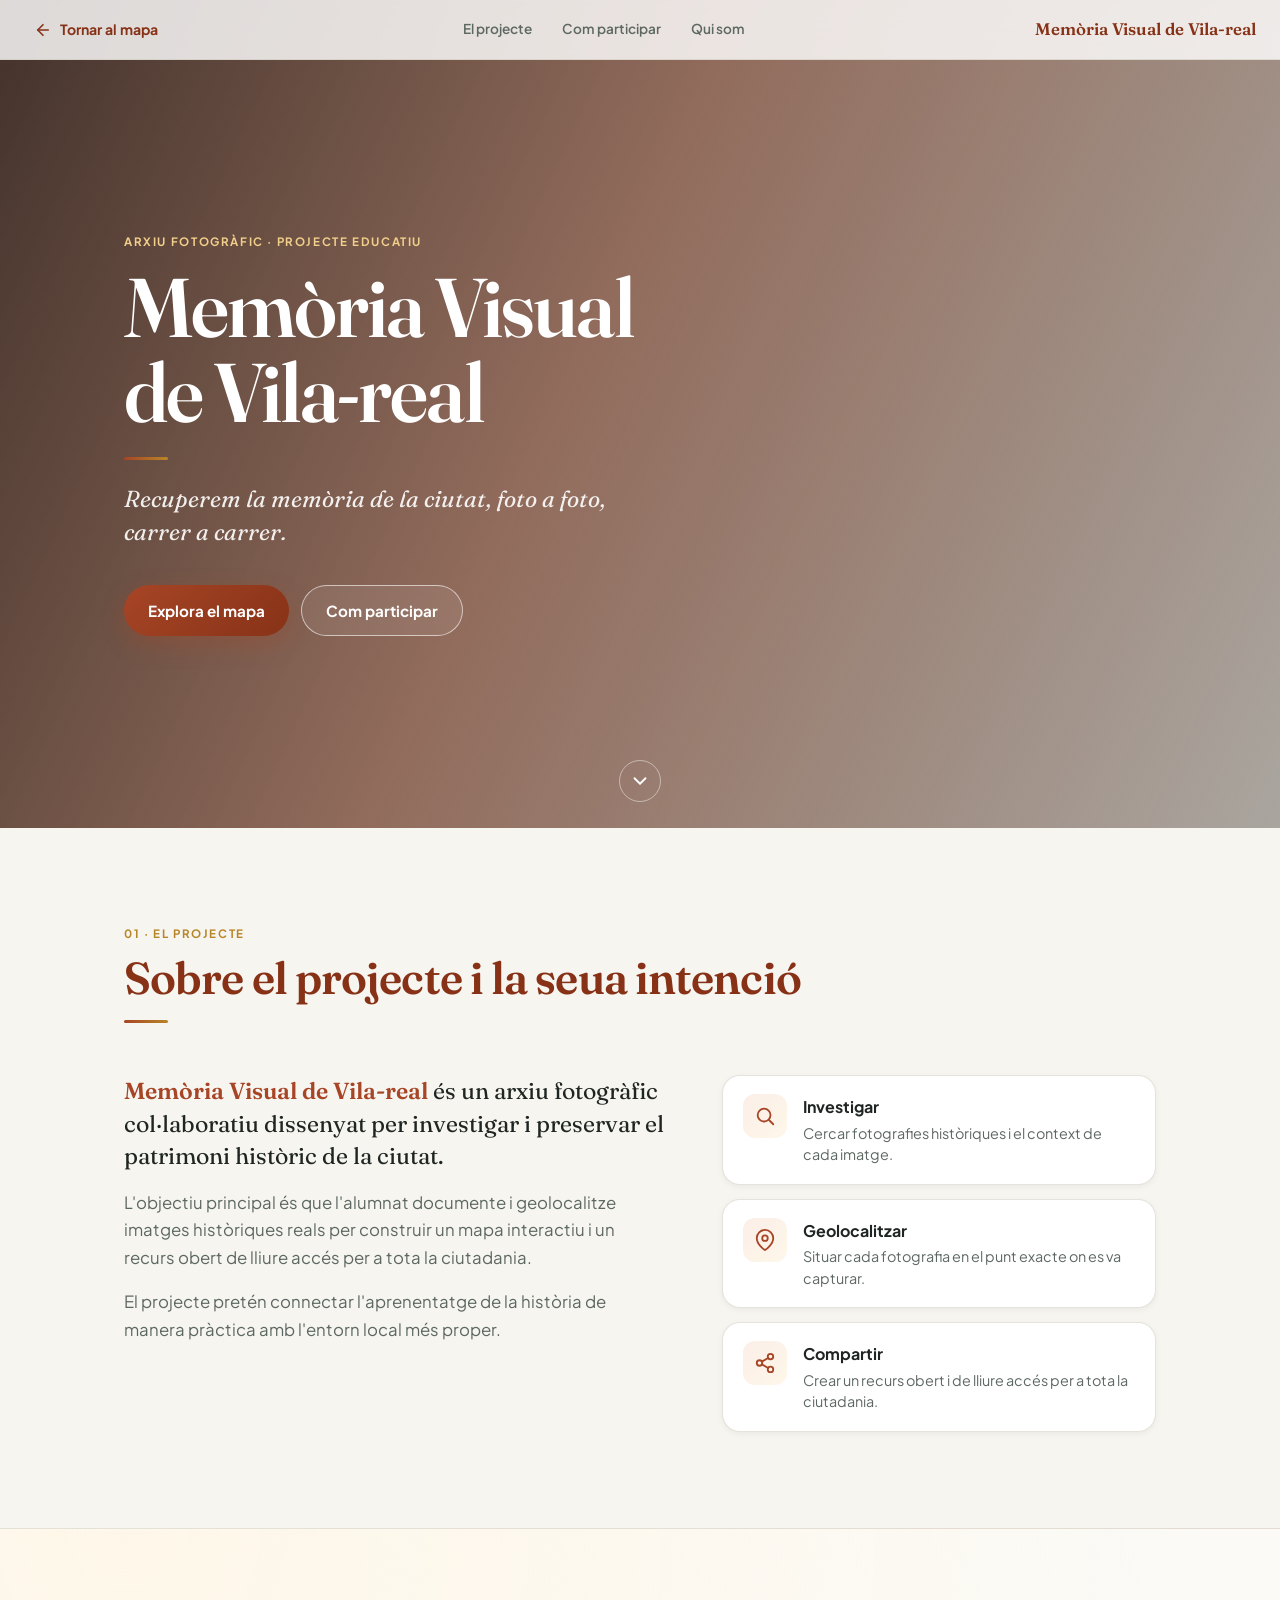
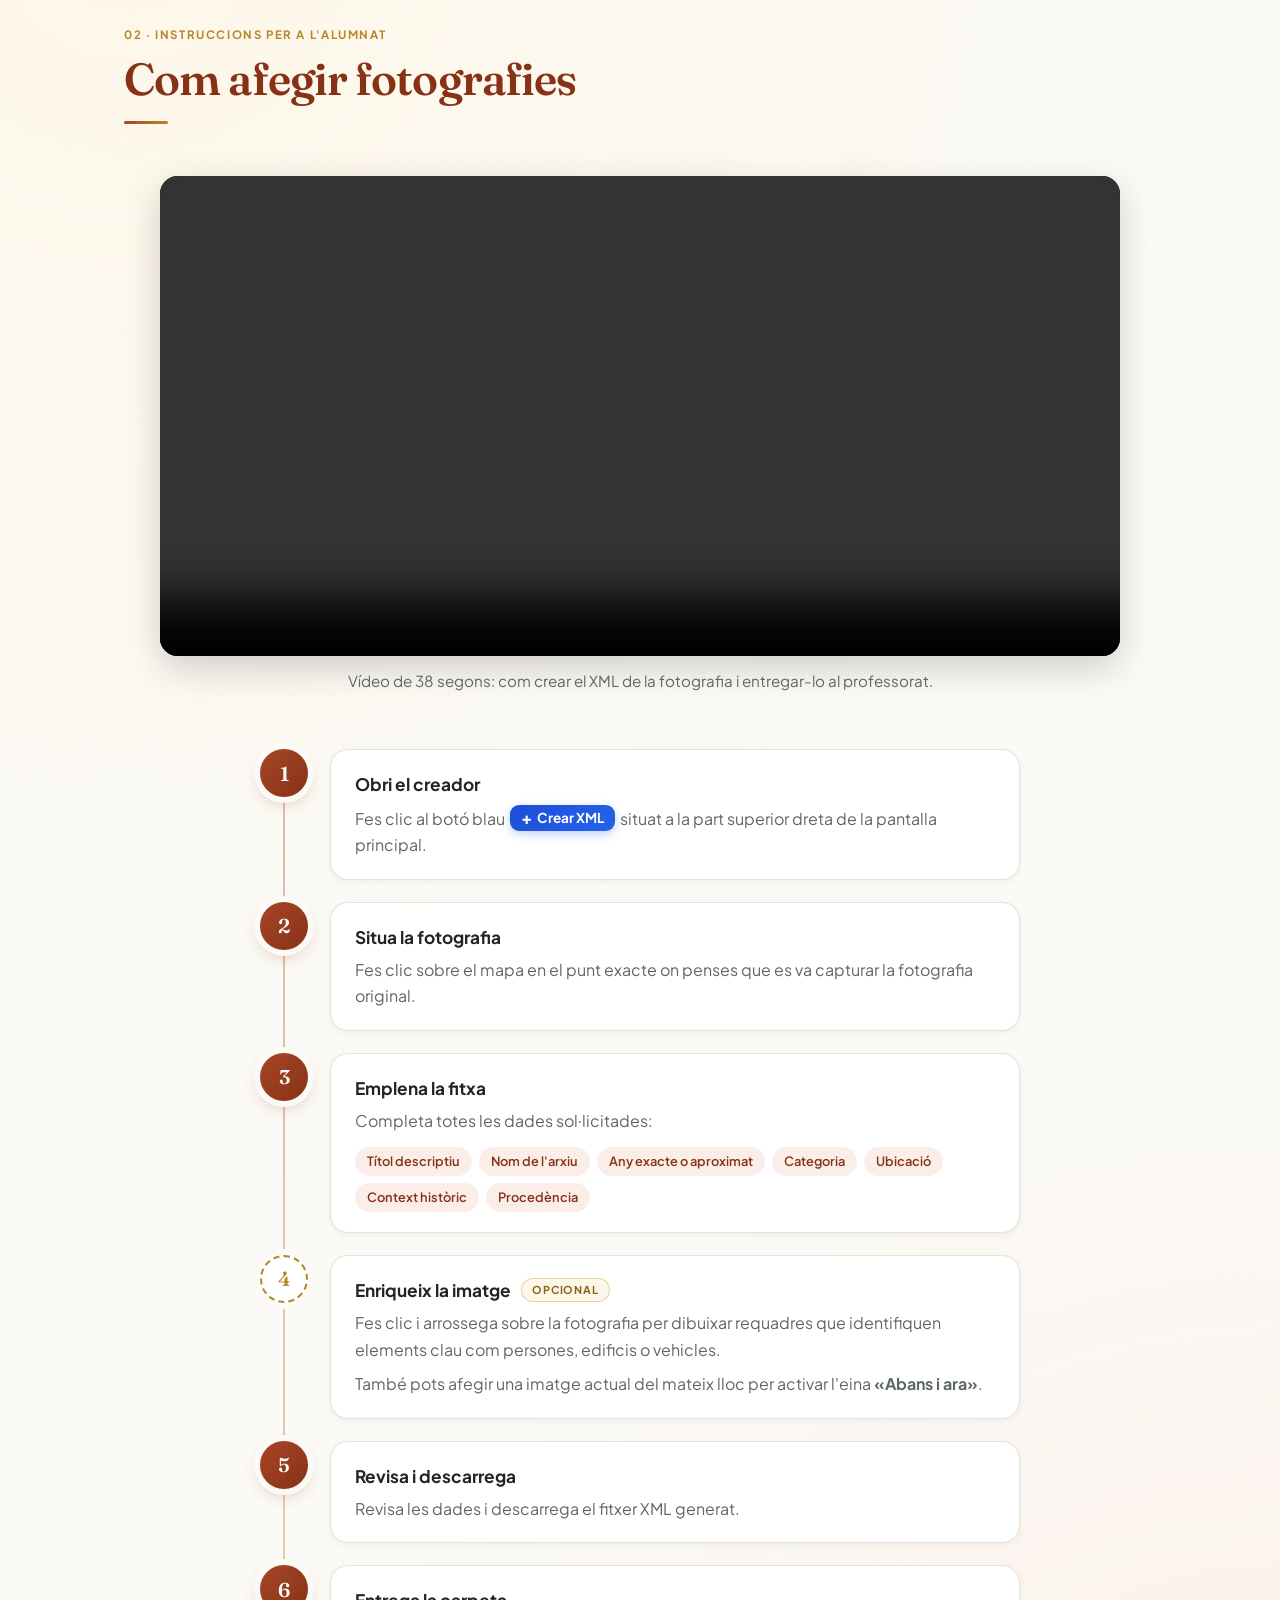
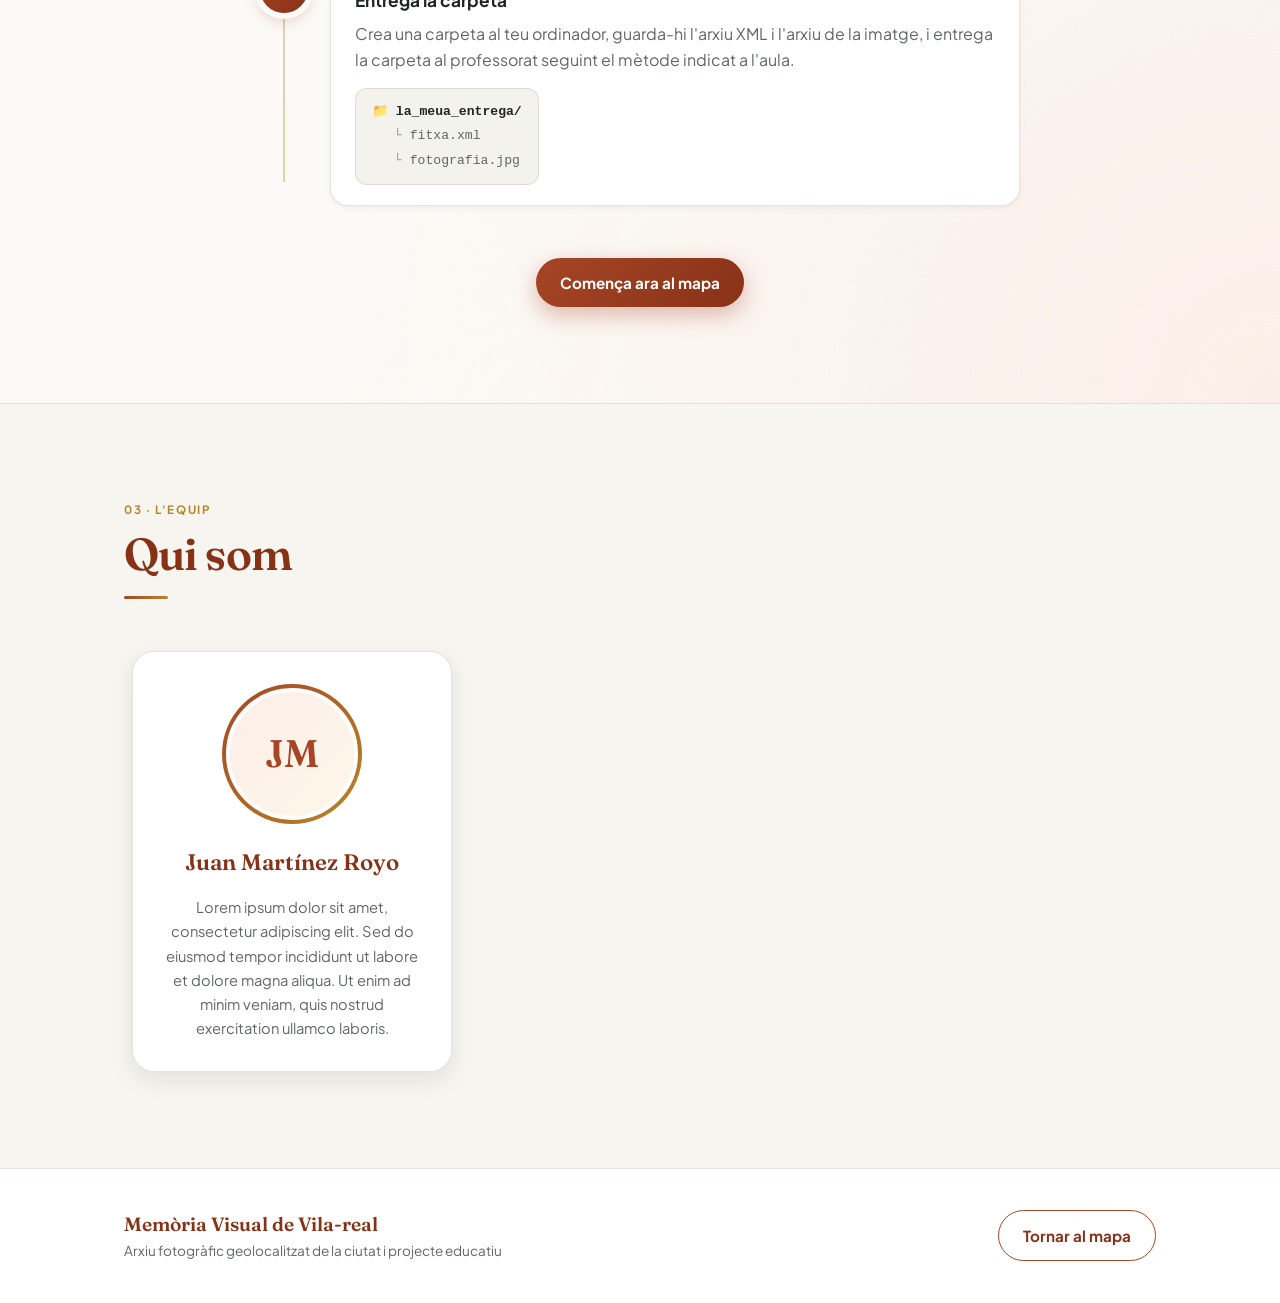
==== commit 2b4ce2b5: "Video sobre projecte" ====
--- a/projecte.html
+++ b/projecte.html
@@ -115,6 +115,14 @@
           <span class="pj-rule" aria-hidden="true"></span>
         </header>
 
+        <figure class="pj-video">
+          <video controls playsinline preload="metadata" aria-describedby="pj-video-desc">
+            <source src="video/crear-xml.mp4" type="video/mp4" />
+            El teu navegador no admet vídeo HTML5.
+          </video>
+          <figcaption id="pj-video-desc">Vídeo de 38 segons: com crear el XML de la fotografia i entregar-lo al professorat.</figcaption>
+        </figure>
+
         <ol class="pj-steps">
           <li class="pj-step">
             <span class="pj-step-num">1</span>
--- a/projecte.css
+++ b/projecte.css
@@ -357,6 +357,27 @@
 .pj-pillar p {
   font-size: 0.9rem;
   line-height: 1.5;
+  color: var(--color-text-muted);
+}
+
+/* --- Vídeo explicatiu --- */
+.pj-video {
+  max-width: 960px;
+  margin: 0 auto 56px;
+}
+
+.pj-video video {
+  display: block;
+  width: 100%;
+  border-radius: 18px;
+  box-shadow: 0 12px 36px rgba(0, 0, 0, 0.18);
+  background: #000;
+}
+
+.pj-video figcaption {
+  margin-top: 12px;
+  text-align: center;
+  font-size: 0.95rem;
   color: var(--color-text-muted);
 }
 
